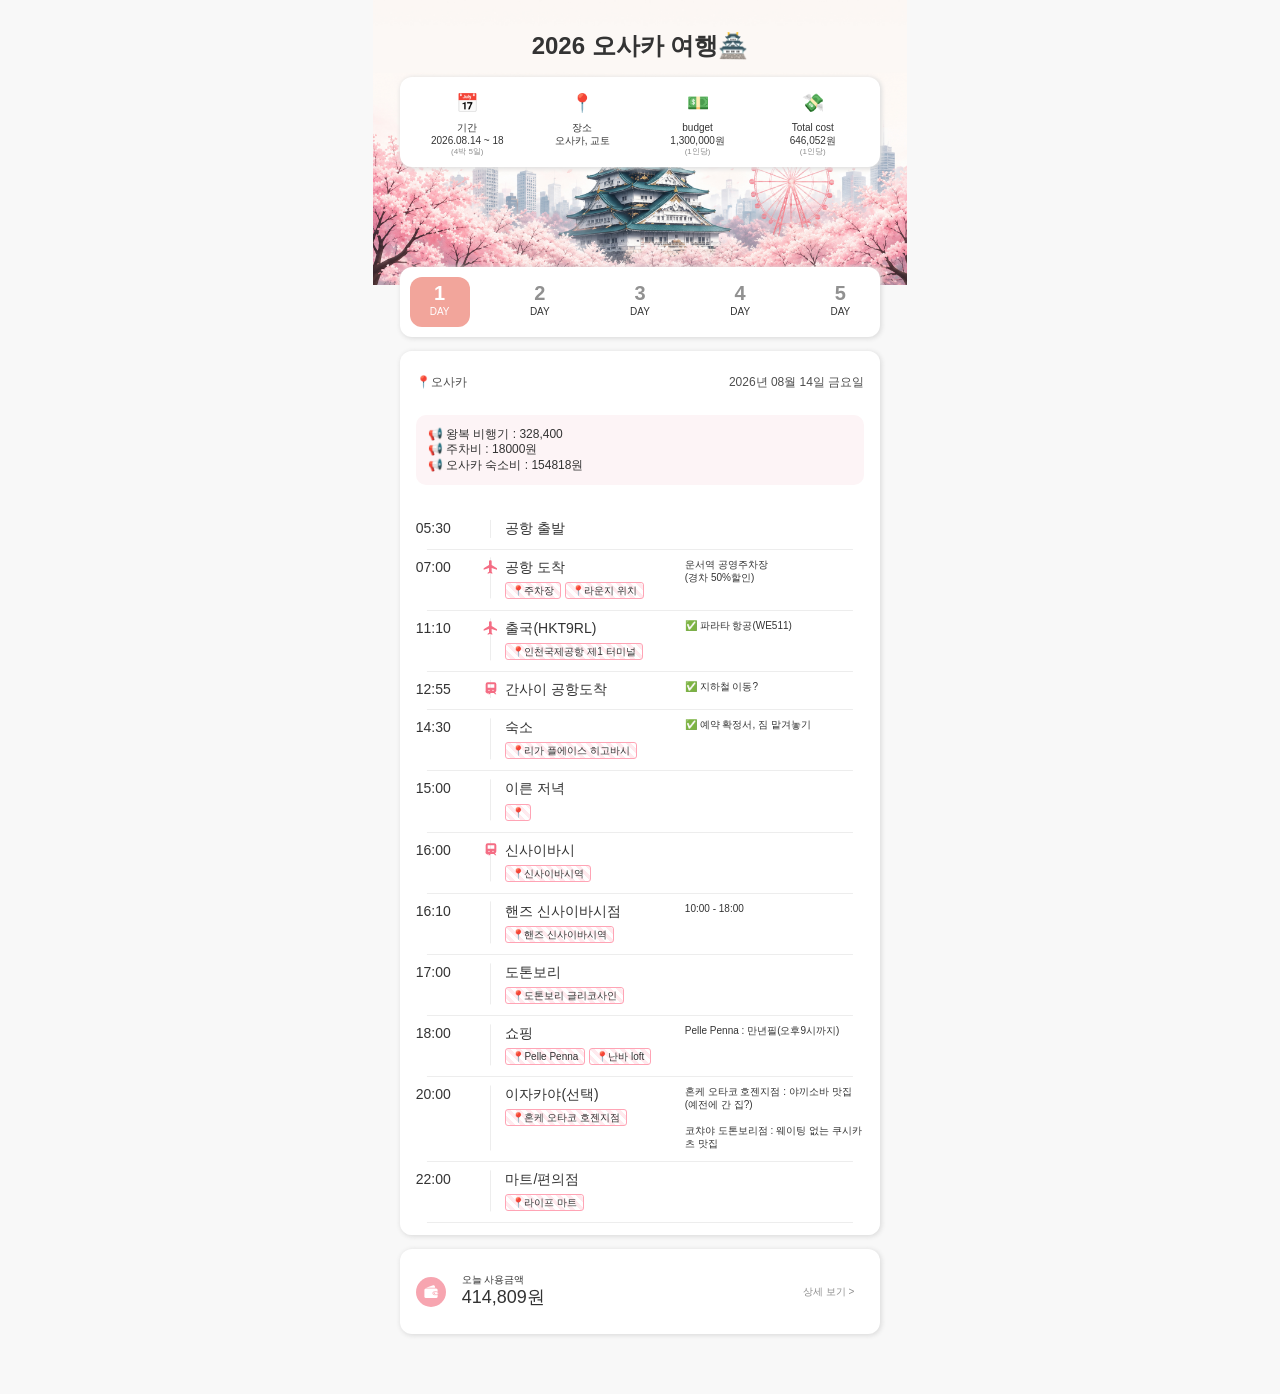
==== project/2026_osaka/index.html @ ab5208a9 "fix: 디자인 변경" ====
<!DOCTYPE html>
<html lang="en">
<head>
	<meta charset="UTF-8">
	<meta name="viewport" content="width=device-width, initial-scale=1.0">
	<title>2026 오사카 여행</title>
	<link rel="stylesheet" href="../../common/common.css">
	<link rel="stylesheet" href="../2026_osaka/css/style.css">
</head>
<body>
	<div class="common-inner">
		<h1 class="headline">2026 오사카 여행🏯</h1>
		<div class="info">
			<div class="info-box">
				<div class="info-icon">📅</div>
				<div class="info-text">기간</div>
				<div class="info-text">2026.08.14 ~ 18</div>
				<div class="info-desc">(4박 5일)</div>
			</div>
			<div class="info-box">
				<div class="info-icon">📍</div>
				<div class="info-text">장소</div>
				<div class="info-text">오사카, 교토</div>
			</div>
			<div class="info-box">
				<div class="info-icon">💵</div>
				<div class="info-text">budget</div>
				<div class="info-text">1,300,000원</div>
				<div class="info-desc">(1인당)</div>
			</div>
			<div class="info-box">
				<div class="info-icon">💸</div>
				<div class="info-text">Total cost</div>
				<div class="info-text"><span class="total"></span>원</div>
				<div class="info-desc">(1인당)</div>
			</div>
		</div>
		<div class="schedule">
			<ul role="tablist" class="tab tab-bg">
				<li role="tab" class="tab-list is-active">
					<button type="button" id="tabButton1" class="tab-button" aria-selected="true">
						<span class="tab-icon">1</span>
						<span class="tab-text">DAY</span>
					</button>
				</li>
				<li role="tab" class="tab-list">
					<button type="button" id="tabButton2" class="tab-button" aria-selected="false">
						<span class="tab-icon">2</span>
						<span class="tab-text">DAY</span>
					</button>
				</li>
				<li role="tab" class="tab-list">
					<button type="button" id="tabButton3" class="tab-button" aria-selected="false">
						<span class="tab-icon">3</span>
						<span class="tab-text">DAY</span>
					</button>
				</li>
				<li role="tab" class="tab-list">
					<button type="button" id="tabButton4" class="tab-button" aria-selected="false">
						<span class="tab-icon">4</span>
						<span class="tab-text">DAY</span>
					</button>
				</li>
				<li role="tab" class="tab-list">
					<button type="button" id="tabButton5" class="tab-button" aria-selected="false">
						<span class="tab-icon">5</span>
						<span class="tab-text">DAY</span>
					</button>
				</li>
			</ul>
			<div class="tabpanel-wrap">
				<div role="tabpanel" aria-labelledby="tabButton1" class="tabpanel">
					<div class="tabpanel-date">
						<span>📍오사카</span>
						<span class="date">2026년 08월 14일 금요일</span>
					</div>

					<ol role="list" class="tabpanel-reference">
						<li class="tabpanel-reference-list">📢 왕복 비행기 : <span class="cost" data-key="왕복비행기">328400</span></li>
						<li class="tabpanel-reference-list">📢 주차비 : <span class="cost-two" data-key="공항 주차비">18000</span>원</li>
						<li class="tabpanel-reference-list">📢 오사카 숙소비 : <span class="cost-two" data-key="오사카 숙소">154818</span>원</li>
					</ol>
					
					<div class="table">
						<div class="table-row car">
							<div class="table-time">05:30</div>
							<div class="table-value">
								<div class="table-value__inner">공항 출발</div>
							</div>
						</div>
						<div class="table-row air-plane">
							<div class="table-time">07:00</div>
							<div class="table-value">
								<div class="table-value__inner">공항 도착</div>
								<a href="https://maps.app.goo.gl/xKY5QUECyvpN8nrG6" target="_blank" class="table-value__location">📍주차장</a>
								<a href="https://www.airport.kr/geomap/ap_ko/view.do?type=1&alertType=undefined&poiId=2142#/search" target="_blank" class="table-value__location">📍라운지 위치</a>
							</div>
							<div class="table-link">운서역 공영주차장<br>(경차 50%할인)</div>
						</div>
						<div class="table-row air-plane">
							<div class="table-time">11:10</div>
							<div class="table-value">
								<div class="table-value__inner">출국(HKT9RL)</div>
								<a href="https://maps.app.goo.gl/AaiqViTWChRciFTJA" target="_blank" class="table-value__location">📍인천국제공항 제1 터미널</a>
							</div>
							<div class="table-link"><a href="https://mobile.whypaymore.co.kr/m/account/login/pnr?SEtUOVJMXg%3d%3d" target="_blank">✅ </a> 파라타 항공(WE511)</div>
						</div>
						<div class="table-row train">
							<div class="table-time">12:55</div>
							<div class="table-value">
								<div class="table-value__inner">간사이 공항도착</div>
							</div>
							<div class="table-link"><a href="" target="_blank">✅ </a> 지하철 이동?</div>
						</div>
						<div class="table-row home">
							<div class="table-time">14:30</div>
							<div class="table-value">
								<div class="table-value__inner">숙소</div>
								<a href="https://maps.app.goo.gl/uqidwpQBy9aUJhYX7" target="_blank" class="table-value__location">📍리가 플에이스 히고바시</a>
							</div>
							<div class="table-link">
								<a href="../2026_osaka/files/osaka_agoda.pdf" target="_blank">✅ 예약 확정서</a>, 
								짐 맡겨놓기
							</div>
						</div>
						<div class="table-row restaurant">
							<div class="table-time">15:00</div>
							<div class="table-value">
								<div class="table-value__inner">이른 저녁</div>
								<a href="" target="_blank" class="table-value__location">📍</a>
							</div>
							<div class="table-link">
								
							</div>
						</div>
						<div class="table-row train">
							<div class="table-time">16:00</div>
							<div class="table-value">
								<div class="table-value__inner">신사이바시</div>
								<a href="hhttps://maps.app.goo.gl/ymbKiLWSUZtaRJyq5?g_st=ic" target="_blank" class="table-value__location">📍신사이바시역</a>
							</div>
							<div class="table-link">
								
							</div>
						</div>
						<div class="table-row shop">
							<div class="table-time">16:10</div>
							<div class="table-value">
								<div class="table-value__inner">핸즈 신사이바시점</div>
								<a href="https://maps.app.goo.gl/wxr8AbXhd19SXyQj7?g_st=ic" class="table-value__location">📍핸즈 신사이바시역</a>
							</div>
							<div class="table-link">
								10:00 - 18:00
							</div>
						</div>
						<div class="table-row tour">
							<div class="table-time">17:00</div>
							<div class="table-value">
								<div class="table-value__inner">도톤보리</div>
								<a href="https://maps.app.goo.gl/nrmx4hAGRN9e8BLW7" target="_blank" class="table-value__location">📍도톤보리 글리코사인</a>
							</div>
							<div class="table-link">
								
							</div>
						</div>
						<div class="table-row shop">
							<div class="table-time">18:00</div>
							<div class="table-value">
								<div class="table-value__inner">쇼핑</div>
								<a href="https://maps.app.goo.gl/Zcrfzp3TTEME266p7?g_st=ic" target="_blank" class="table-value__location">📍Pelle Penna</a>
								<a href="https://maps.app.goo.gl/P7n1dxadog2UegCY7?g_st=ic" target="_blank" class="table-value__location">📍난바 loft</a>
							</div>
							<div class="table-link">
								Pelle Penna : 만년필(오후9시까지)
							</div>
						</div>
						<div class="table-row restaurant">
							<div class="table-time">20:00</div>
							<div class="table-value">
								<div class="table-value__inner">이자카야(선택)</div>
								<a href="https://maps.app.goo.gl/Yo5NWeky9w93ZQ1P8?g_st=ic" target="_blank" class="table-value__location">📍혼케 오타코 호젠지점</a>
							</div>
							<div class="table-link">
								혼케 오타코 호젠지점 : 야끼소바 맛집(예전에 간 집?)<br><br>
								코챠야 도톤보리점 : 웨이팅 없는 쿠시카츠 맛집
							</div>
						</div>
						<div class="table-row market">
							<div class="table-time">22:00</div>
							<div class="table-value">
								<div class="table-value__inner">마트/편의점</div>
								<a href="https://maps.app.goo.gl/qgVyNpKdWAHCCwDY8?g_st=akt" target="_blank" class="table-value__location">📍라이프 마트</a>
							</div>
							<div class="table-link">
								
							</div>
						</div>
					</div>

				</div>
				<div role="tabpanel" aria-labelledby="tabButton2" class="tabpanel">
					<div class="tabpanel-date">
						<span>📍오사카</span>
						<span class="date">2026년 08월 15일 토요일</span>
					</div>
				</div>
				<div role="tabpanel" aria-labelledby="tabButton3" class="tabpanel">
					<div class="tabpanel-date">
						<span>📍교토</span>
						<span class="date">2026년 08월 16일 일요일</span>
					</div>

					<div class="table">
						<div class="table-row">
							<div class="table-time">11:10</div>
							<div class="table-value">
								<div class="table-value__inner">교토 우메코지 카덴쇼</div>
								<a href="https://maps.app.goo.gl/QoGN3tjs64pYsXKJ7" target="_blank" class="table-value__location">📍교토 우메코지 카덴쇼</a>
							</div>
							<div class="table-link"><a href="https://www.agoda.com/ko-kr/account/bookings.html?products=hotels&ds=FQtVyB6qI2PdTx4e" target="_blank">✅ </a><span class="cost" data-key="료칸">231243</span>원</div>
						</div>
					</div>
					
				</div>
				<div role="tabpanel" aria-labelledby="tabButton4" class="tabpanel">
					<div class="tabpanel-date">
						<span>📍교토</span>
						<span class="date">2026년 08월 17일 월요일</span>
					</div>
				</div>
				<div role="tabpanel" aria-labelledby="tabButton5" class="tabpanel">
					<div class="tabpanel-date">
						<span>📍교토</span>
						<span class="date">2026년 08월 18일 화요일</span>
					</div>

					<div class="tabpanel-reference">
					</div>
					
					<div class="table">
						<div class="table-row">
							<div class="table-time">10:30</div>
							<div class="table-value">
								<div class="table-value__inner">공항 출발</div>
							</div>
							<div class="table-link">값 B</div>
						</div>
						<div class="table-row">
							<div class="table-time">11:30</div>
							<div class="table-value">
								<div class="table-value__inner">공항 도착</div>
							</div>
						</div>
						<div class="table-row">
							<div class="table-time">14:35</div>
							<div class="table-value">
								<div class="table-value__inner">출국(HKT9RL)</div>
								<a href="https://maps.app.goo.gl/mvoVGxpUzCpm4Bgd9" target="_blank" class="table-value__location">📍간사이공항 1터미널</a>
							</div>
							<div class="table-link"><a href="https://mobile.whypaymore.co.kr/m/account/login/pnr?SEtUOVJMXg%3d%3d" target="_blank">✅ </a> 파라타 항공(WE512)</div>
						</div>
					</div>
				</div>
			</div>
			<div class="today-cost">
				<button type="button" class="today-cost-button">
					<span class="today-cost-arrow"></span>
					<div class="today-cost-text">
						<span>오늘 사용금액</span>
						<span class="today-total-cost"></span>
					</div>
					<div class="today-cost-text-2">상세 보기 ></div>
				</button>
				<div class="today-cost-body">
					<div class="today-cost-body__inner">
						<ol role="list" class="today-cost-list">
						</ol>
						<div class="today-cost-form">
							<input type="text" class="today-cost-form__desc" placeholder="사용 내역">
							<input type="number" class="today-cost-form__price" placeholder="금액" min="0">
							<button type="button" class="today-cost-form__add">추가</button>
						</div>
					</div>
				</div>
			</div>
		</div>
	</div>
	<script src="../2026_osaka/js/sheets-config.js"></script>
	<script src="../2026_osaka/js/script.js"></script>
</body>
</html>
---- common/common.css ----
*, *::before, *::after {box-sizing: border-box;}
html, body {overflow-x: hidden;}
:root {
	--shadow: 1px 1px 4px 1px #dfdfdf;
	--radius: 12px;
	--content-max-width: 534px;
}
body {position: relative; width: 100%; max-width: var(--content-max-width); margin: 0 auto; background-color: #f8f8f8;font-family: 'MemomentKkukkukk', sans-serif;font-size: 14px;color: #333;line-height: 1.3;}
ul, ol, li {list-style: none;padding: 0;margin: 0;}
button, a {all: unset}
img {width: 100%;}
.common-inner {
	width: 90%;
	margin: 30px auto 60px;
}
@font-face {
	font-family: 'MemomentKkukkukk';
	src: url('./fonts/MemomentKkukkukk.otf') format('opentype'), url('./fonts/MemomentKkukkukk.ttf') format('truetype');
	font-weight: normal;
	font-style: normal;
}
---- project/2026_osaka/css/style.css ----
/* 제목 */
.headline {
	font-size: 24px;
	text-align: center;
}

/* info */
.info {
	display: flex;
	justify-content: space-evenly;
	border-radius: var(--radius);
	padding: 10px;
	box-shadow: var(--shadow);
	text-align: center;
	background-color: #fff;
}
.info-box {
	flex: 1;
}
.info-icon {
	margin: 5px 0;
	font-size: 18px;
}
.info-text {
	font-size: 10px;
}
.info-desc {
	font-size: 8px;
	color: #8d8d8d;
}

/* bg */
.tab-bg {
	position: relative;
}
.tab-bg::before {
    z-index: -1;
	content: '';
    position: absolute;
    bottom: 75%;
    left: 50%;
    right: 0;
    width: 100vw;
	max-width: var(--content-max-width);
    transform: translateX(-50%);
    background-image: url(../images/project-2026-osaka-bg.jpg);
    background-repeat: no-repeat;
    aspect-ratio: 1774 / 1516;
    background-size: cover;
}

/* 탭버튼 */
.tab {
	display: flex;
	justify-content: space-between;
	background: #ffff;
	padding: 10px;
	margin-top: 100px;
	border-radius: var(--radius);
	box-shadow: var(--shadow);
}
.tab-list {
	display: flex;
	justify-content: center;
}
.tab-button {
	display: flex;
	flex-direction: column;
	align-items: center;
	padding: 6px 16px;
	line-height: 1;
}
.tab-icon {
	font-weight: bold;
	font-size: 20px;
	color: #919191;
}
.tab-text {
	overflow: hidden;
	display: block;
	margin: 4px;
	transition: width .6s, opacity 1s;
	font-size: 10px;
}
.is-active.tab-list {
	border-radius: var(--radius);
	background-color: #f2a59b;
	color: #fff;
}
.is-active .tab-icon {
	color: #fff;
}

/* 탭판낼 */
.tabpanel-wrap {
	display: grid;
	grid-template-columns: 1fr;
	grid-template-rows: 1fr;
	overflow: hidden;
	margin-top: 14px;
	border-radius: var(--radius);
	box-shadow: var(--shadow);
}
.tabpanel {
	display: none;
	grid-area: 1 / 1;
	padding: 24px 16px;
	background-color: #fff;
}
.tabpanel.is-active {
	display: block;
}
.tabpanel-date {
	display: flex;
	justify-content: space-between;
	margin-bottom: 24px;
	font-size: 12px;
	color: #4e4e4e;
	text-align: right;
}
.tabpanel-reference {
	background-color: #fdf4f6;
	border-radius: 10px;
	padding: 12px;
	margin: 10px 0 34px;
	font-size: 12px;
}

/* 일정표 */
.table {
	display: grid;
	row-gap: 20px;
}
.table-row {
	position: relative;
	display: grid;
	grid-template-columns: 20% 40% 40%;
	gap: 12px 0;
}
.table-row::after {
	content: '';
	position: absolute;
	bottom: -12px;
	left: 50%;
	width: 95%;
	transform: translateX(-50%);
	border-bottom: 1px solid #ededed;
}
.table-time {
	position: relative;
}
.table-time::after {
	content: '';
	position: absolute;
	right: 14px;
	top: 50%;
	height: 100%;
	transform: translateY(-50%);
	border-right: 1px solid #ededed;
}
.table-time::before {
    content: '';
    position: absolute;
	z-index: 1;
    right: 6px;
    top: 9px;
    transform: translateY(-50%);
    width: 16px;
    height: 16px;
    background-position: center;
	background-size: cover;
	background-repeat: no-repeat;
}
.car .table-time::before {
    background-image: url(../images/project-2026-osaka-car.svg);
}
.air-plane .table-time::before {
    background-image: url(../images/project-2026-osaka-air-plane.svg);
}
.restaurant .table-time::before {
    background-image: url(../images/project-2026-osaka-restaurant.svg);
}
.home .table-time::before {
    background-image: url(../images/project-2026-osaka-home.svg);
}
.train .table-time::before {
    background-image: url(../images/project-2026-osaka-train.svg);
}
.shop .table-time::before {
    background-image: url(../images/project-2026-osaka-shop.svg);
}
.market .table-time::before {
    background-image: url(../images/project-2026-osaka-market.svg);
}
.tour .table-time::before {
    background-image: url(../images/project-2026-osaka-tour.svg);
}

.table-link {
	font-size: 10px;
}
.table-value__location {
	display: inline-block;
	width: auto;
	padding: 1px 6px;
	margin-top: 6px;
	border-radius: 3px;
	background: linear-gradient(45deg,#ffeaee 25%, #fff 0, #fff 50%,#ffeaee 0, #ffeaee 75%, #fff 0);
	background-size:10px 10px;
	font-size: 10px;
	border: 1px solid #ffa4b5;
}

/* 드롭다운 */
.today-cost {
	padding: 0 16px;
	margin-top: 14px;
	border-radius: var(--radius);
	box-shadow: var(--shadow);
	background-color: #fff;
}
.today-cost-arrow {
	display: inline-block;
	width: 30px;
	height: 30px;
	margin-right: 16px;
	background-size: cover;
	background-repeat: no-repeat;
	background-position: center;
	background-image: url(../images/project-2026-osaka-wallet.svg);
}
.today-cost-body {
	display: grid;
	grid-template-rows: 0fr;
	transition: grid-template-rows .3s ease;
	/* padding-top: 20px; */
}
.today-cost-button {
	display: flex;
	align-items: center;
	width: 100%;
	padding: 24px 0;
}
.today-cost-text {
	display: flex;
	flex-direction: column;
	:first-child {
		font-size: 10px;
	}
	:nth-child(2) {
		font-size: 18px;
	}
}
.today-cost-text-2 {
	margin-left: auto;
	margin-right: 10px;
	font-size: 10px;
	color: #8d8d8d;
}
.today-total-cost::after {
	content: '원';
}
.today-cost.is-active .today-cost-body {
	grid-template-rows: 1fr;
}
.today-cost-body__inner {
	min-height: 0;
	overflow: hidden;
}
.today-cost-form {
	display: flex;
	gap: 6px;
	margin: 12px 0 24px;
}
.today-cost-form__desc {
	flex: 1;
	min-width: 0;
}
.today-cost-form__price {
	width: 90px;
}
.today-cost-form__desc,
.today-cost-form__price,
.today-cost-list-item__remove {
	border: 1px solid #e0e0e0;
	border-radius: 6px;
}
.today-cost-form__desc,
.today-cost-form__price {
	padding: 6px 8px;
	font-size: 12px;
}
.today-cost-form__add {
	padding: 6px 12px;
	border-radius: 6px;
	background-color: #f2a59b;
	color: #fff;
	font-size: 12px;
	white-space: nowrap;
}
.today-cost-list-item {
	display: flex;
	align-items: center;
	justify-content: space-between;
	gap: 8px;
	margin: 10px;
}
.today-cost-list-item__remove {
	padding: 2px 8px;
	color: #8d8d8d;
	font-size: 10px;
	white-space: nowrap;
}
@media screen and (min-width: 1024px) {}
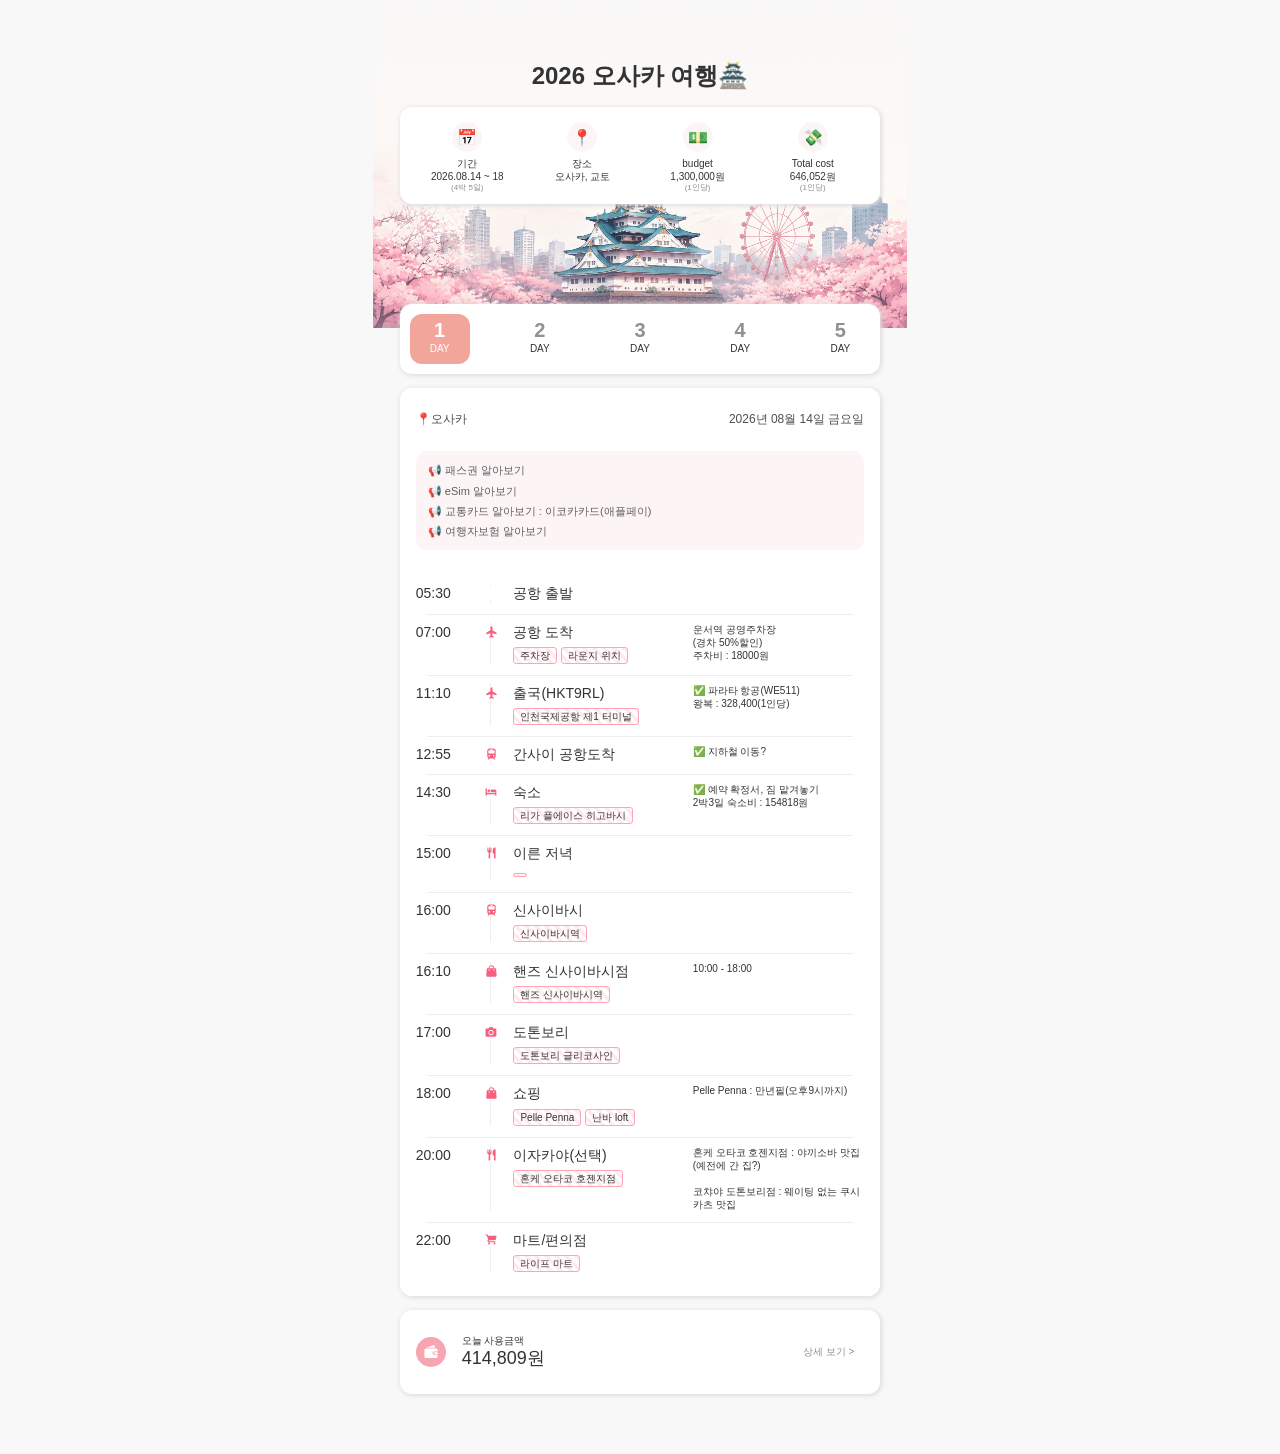
==== commit 3362620f: "fix : 스타일 수정" ====
--- a/project/2026_osaka/index.html
+++ b/project/2026_osaka/index.html
@@ -74,11 +74,12 @@
 						<span>📍오사카</span>
 						<span class="date">2026년 08월 14일 금요일</span>
 					</div>
-
+					
 					<ol role="list" class="tabpanel-reference">
-						<li class="tabpanel-reference-list">📢 왕복 비행기 : <span class="cost" data-key="왕복비행기">328400</span></li>
-						<li class="tabpanel-reference-list">📢 주차비 : <span class="cost-two" data-key="공항 주차비">18000</span>원</li>
-						<li class="tabpanel-reference-list">📢 오사카 숙소비 : <span class="cost-two" data-key="오사카 숙소">154818</span>원</li>
+						<li class="tabpanel-reference-list">📢 패스권 알아보기</li>
+						<li class="tabpanel-reference-list">📢 eSim 알아보기</li>
+						<li class="tabpanel-reference-list">📢 교통카드 알아보기 : 이코카카드(애플페이)</li>
+						<li class="tabpanel-reference-list">📢 여행자보험 알아보기</li>
 					</ol>
 					
 					<div class="table">
@@ -92,18 +93,24 @@
 							<div class="table-time">07:00</div>
 							<div class="table-value">
 								<div class="table-value__inner">공항 도착</div>
-								<a href="https://maps.app.goo.gl/xKY5QUECyvpN8nrG6" target="_blank" class="table-value__location">📍주차장</a>
-								<a href="https://www.airport.kr/geomap/ap_ko/view.do?type=1&alertType=undefined&poiId=2142#/search" target="_blank" class="table-value__location">📍라운지 위치</a>
-							</div>
-							<div class="table-link">운서역 공영주차장<br>(경차 50%할인)</div>
+								<a href="https://maps.app.goo.gl/xKY5QUECyvpN8nrG6" target="_blank" class="table-value__location">주차장</a>
+								<a href="https://www.airport.kr/geomap/ap_ko/view.do?type=1&alertType=undefined&poiId=2142#/search" target="_blank" class="table-value__location">라운지 위치</a>
+							</div>
+							<div class="table-link">
+								운서역 공영주차장<br>(경차 50%할인)<br>
+								주차비 : <span class="cost-two" data-key="공항 주차비">18000</span>원
+							</div>
 						</div>
 						<div class="table-row air-plane">
 							<div class="table-time">11:10</div>
 							<div class="table-value">
 								<div class="table-value__inner">출국(HKT9RL)</div>
-								<a href="https://maps.app.goo.gl/AaiqViTWChRciFTJA" target="_blank" class="table-value__location">📍인천국제공항 제1 터미널</a>
-							</div>
-							<div class="table-link"><a href="https://mobile.whypaymore.co.kr/m/account/login/pnr?SEtUOVJMXg%3d%3d" target="_blank">✅ </a> 파라타 항공(WE511)</div>
+								<a href="https://maps.app.goo.gl/AaiqViTWChRciFTJA" target="_blank" class="table-value__location">인천국제공항 제1 터미널</a>
+							</div>
+							<div class="table-link">
+								<a href="https://mobile.whypaymore.co.kr/m/account/login/pnr?SEtUOVJMXg%3d%3d" target="_blank">✅ </a> 파라타 항공(WE511)<br>
+								왕복 : <span class="cost" data-key="왕복비행기">328400</span>(1인당)
+							</div>
 						</div>
 						<div class="table-row train">
 							<div class="table-time">12:55</div>
@@ -116,18 +123,19 @@
 							<div class="table-time">14:30</div>
 							<div class="table-value">
 								<div class="table-value__inner">숙소</div>
-								<a href="https://maps.app.goo.gl/uqidwpQBy9aUJhYX7" target="_blank" class="table-value__location">📍리가 플에이스 히고바시</a>
+								<a href="https://maps.app.goo.gl/uqidwpQBy9aUJhYX7" target="_blank" class="table-value__location">리가 플에이스 히고바시</a>
 							</div>
 							<div class="table-link">
 								<a href="../2026_osaka/files/osaka_agoda.pdf" target="_blank">✅ 예약 확정서</a>, 
-								짐 맡겨놓기
+								짐 맡겨놓기<br>
+								2박3일 숙소비 : <span class="cost-two" data-key="오사카 숙소">154818</span>원
 							</div>
 						</div>
 						<div class="table-row restaurant">
 							<div class="table-time">15:00</div>
 							<div class="table-value">
 								<div class="table-value__inner">이른 저녁</div>
-								<a href="" target="_blank" class="table-value__location">📍</a>
+								<a href="" target="_blank" class="table-value__location"></a>
 							</div>
 							<div class="table-link">
 								
@@ -137,7 +145,7 @@
 							<div class="table-time">16:00</div>
 							<div class="table-value">
 								<div class="table-value__inner">신사이바시</div>
-								<a href="hhttps://maps.app.goo.gl/ymbKiLWSUZtaRJyq5?g_st=ic" target="_blank" class="table-value__location">📍신사이바시역</a>
+								<a href="hhttps://maps.app.goo.gl/ymbKiLWSUZtaRJyq5?g_st=ic" target="_blank" class="table-value__location">신사이바시역</a>
 							</div>
 							<div class="table-link">
 								
@@ -147,7 +155,7 @@
 							<div class="table-time">16:10</div>
 							<div class="table-value">
 								<div class="table-value__inner">핸즈 신사이바시점</div>
-								<a href="https://maps.app.goo.gl/wxr8AbXhd19SXyQj7?g_st=ic" class="table-value__location">📍핸즈 신사이바시역</a>
+								<a href="https://maps.app.goo.gl/wxr8AbXhd19SXyQj7?g_st=ic" class="table-value__location">핸즈 신사이바시역</a>
 							</div>
 							<div class="table-link">
 								10:00 - 18:00
@@ -157,7 +165,7 @@
 							<div class="table-time">17:00</div>
 							<div class="table-value">
 								<div class="table-value__inner">도톤보리</div>
-								<a href="https://maps.app.goo.gl/nrmx4hAGRN9e8BLW7" target="_blank" class="table-value__location">📍도톤보리 글리코사인</a>
+								<a href="https://maps.app.goo.gl/nrmx4hAGRN9e8BLW7" target="_blank" class="table-value__location">도톤보리 글리코사인</a>
 							</div>
 							<div class="table-link">
 								
@@ -167,8 +175,8 @@
 							<div class="table-time">18:00</div>
 							<div class="table-value">
 								<div class="table-value__inner">쇼핑</div>
-								<a href="https://maps.app.goo.gl/Zcrfzp3TTEME266p7?g_st=ic" target="_blank" class="table-value__location">📍Pelle Penna</a>
-								<a href="https://maps.app.goo.gl/P7n1dxadog2UegCY7?g_st=ic" target="_blank" class="table-value__location">📍난바 loft</a>
+								<a href="https://maps.app.goo.gl/Zcrfzp3TTEME266p7?g_st=ic" target="_blank" class="table-value__location">Pelle Penna</a>
+								<a href="https://maps.app.goo.gl/P7n1dxadog2UegCY7?g_st=ic" target="_blank" class="table-value__location">난바 loft</a>
 							</div>
 							<div class="table-link">
 								Pelle Penna : 만년필(오후9시까지)
@@ -178,7 +186,7 @@
 							<div class="table-time">20:00</div>
 							<div class="table-value">
 								<div class="table-value__inner">이자카야(선택)</div>
-								<a href="https://maps.app.goo.gl/Yo5NWeky9w93ZQ1P8?g_st=ic" target="_blank" class="table-value__location">📍혼케 오타코 호젠지점</a>
+								<a href="https://maps.app.goo.gl/Yo5NWeky9w93ZQ1P8?g_st=ic" target="_blank" class="table-value__location">혼케 오타코 호젠지점</a>
 							</div>
 							<div class="table-link">
 								혼케 오타코 호젠지점 : 야끼소바 맛집(예전에 간 집?)<br><br>
@@ -189,7 +197,7 @@
 							<div class="table-time">22:00</div>
 							<div class="table-value">
 								<div class="table-value__inner">마트/편의점</div>
-								<a href="https://maps.app.goo.gl/qgVyNpKdWAHCCwDY8?g_st=akt" target="_blank" class="table-value__location">📍라이프 마트</a>
+								<a href="https://maps.app.goo.gl/qgVyNpKdWAHCCwDY8?g_st=akt" target="_blank" class="table-value__location">라이프 마트</a>
 							</div>
 							<div class="table-link">
 								
@@ -215,7 +223,7 @@
 							<div class="table-time">11:10</div>
 							<div class="table-value">
 								<div class="table-value__inner">교토 우메코지 카덴쇼</div>
-								<a href="https://maps.app.goo.gl/QoGN3tjs64pYsXKJ7" target="_blank" class="table-value__location">📍교토 우메코지 카덴쇼</a>
+								<a href="https://maps.app.goo.gl/QoGN3tjs64pYsXKJ7" target="_blank" class="table-value__location">교토 우메코지 카덴쇼</a>
 							</div>
 							<div class="table-link"><a href="https://www.agoda.com/ko-kr/account/bookings.html?products=hotels&ds=FQtVyB6qI2PdTx4e" target="_blank">✅ </a><span class="cost" data-key="료칸">231243</span>원</div>
 						</div>
@@ -255,7 +263,7 @@
 							<div class="table-time">14:35</div>
 							<div class="table-value">
 								<div class="table-value__inner">출국(HKT9RL)</div>
-								<a href="https://maps.app.goo.gl/mvoVGxpUzCpm4Bgd9" target="_blank" class="table-value__location">📍간사이공항 1터미널</a>
+								<a href="https://maps.app.goo.gl/mvoVGxpUzCpm4Bgd9" target="_blank" class="table-value__location">간사이공항 1터미널</a>
 							</div>
 							<div class="table-link"><a href="https://mobile.whypaymore.co.kr/m/account/login/pnr?SEtUOVJMXg%3d%3d" target="_blank">✅ </a> 파라타 항공(WE512)</div>
 						</div>
--- a/common/common.css
+++ b/common/common.css
@@ -11,7 +11,7 @@
 img {width: 100%;}
 .common-inner {
 	width: 90%;
-	margin: 30px auto 60px;
+	margin: 60px auto;
 }
 @font-face {
 	font-family: 'MemomentKkukkukk';
--- a/project/2026_osaka/css/style.css
+++ b/project/2026_osaka/css/style.css
@@ -18,8 +18,16 @@
 	flex: 1;
 }
 .info-icon {
-	margin: 5px 0;
-	font-size: 18px;
+	display: flex;
+	justify-content: center;
+    align-items: center;
+	margin: 5px auto;
+	width: 30px;
+	height: 30px;
+	padding-top: 3px;
+	border-radius: 50%;
+	background-color: #fcf5f6;
+	font-size: 16px;
 }
 .info-text {
 	font-size: 10px;
@@ -37,15 +45,15 @@
     z-index: -1;
 	content: '';
     position: absolute;
-    bottom: 75%;
+    bottom: 65%;
     left: 50%;
     right: 0;
     width: 100vw;
 	max-width: var(--content-max-width);
     transform: translateX(-50%);
-    background-image: url(../images/project-2026-osaka-bg.jpg);
+    background-image: url(../images/project-2026-osaka-bg.jpeg);
     background-repeat: no-repeat;
-    aspect-ratio: 1774 / 1516;
+    aspect-ratio: 2128 / 1462;
     background-size: cover;
 }
 
@@ -125,6 +133,13 @@
 	margin: 10px 0 34px;
 	font-size: 12px;
 }
+.tabpanel-reference-list {
+	font-size: 11px;
+	color: #606060;
+}
+.tabpanel-reference-list + .tabpanel-reference-list{
+	margin-top: 6px;
+}
 
 /* 일정표 */
 .table {
@@ -134,8 +149,8 @@
 .table-row {
 	position: relative;
 	display: grid;
-	grid-template-columns: 20% 40% 40%;
-	gap: 12px 0;
+	grid-template-columns: 20% 1fr 1fr;
+	gap: 12px 8px;
 }
 .table-row::after {
 	content: '';
@@ -146,6 +161,9 @@
 	transform: translateX(-50%);
 	border-bottom: 1px solid #ededed;
 }
+.table-row:last-child::after {
+	border-bottom: 0;
+}
 .table-time {
 	position: relative;
 }
@@ -162,13 +180,14 @@
     content: '';
     position: absolute;
 	z-index: 1;
-    right: 6px;
+    right: 8px;
     top: 9px;
     transform: translateY(-50%);
-    width: 16px;
-    height: 16px;
+    width: 12px;
+    height: 12px;
+	background-color: #fff;
     background-position: center;
-	background-size: cover;
+	background-size: contain;
 	background-repeat: no-repeat;
 }
 .car .table-time::before {
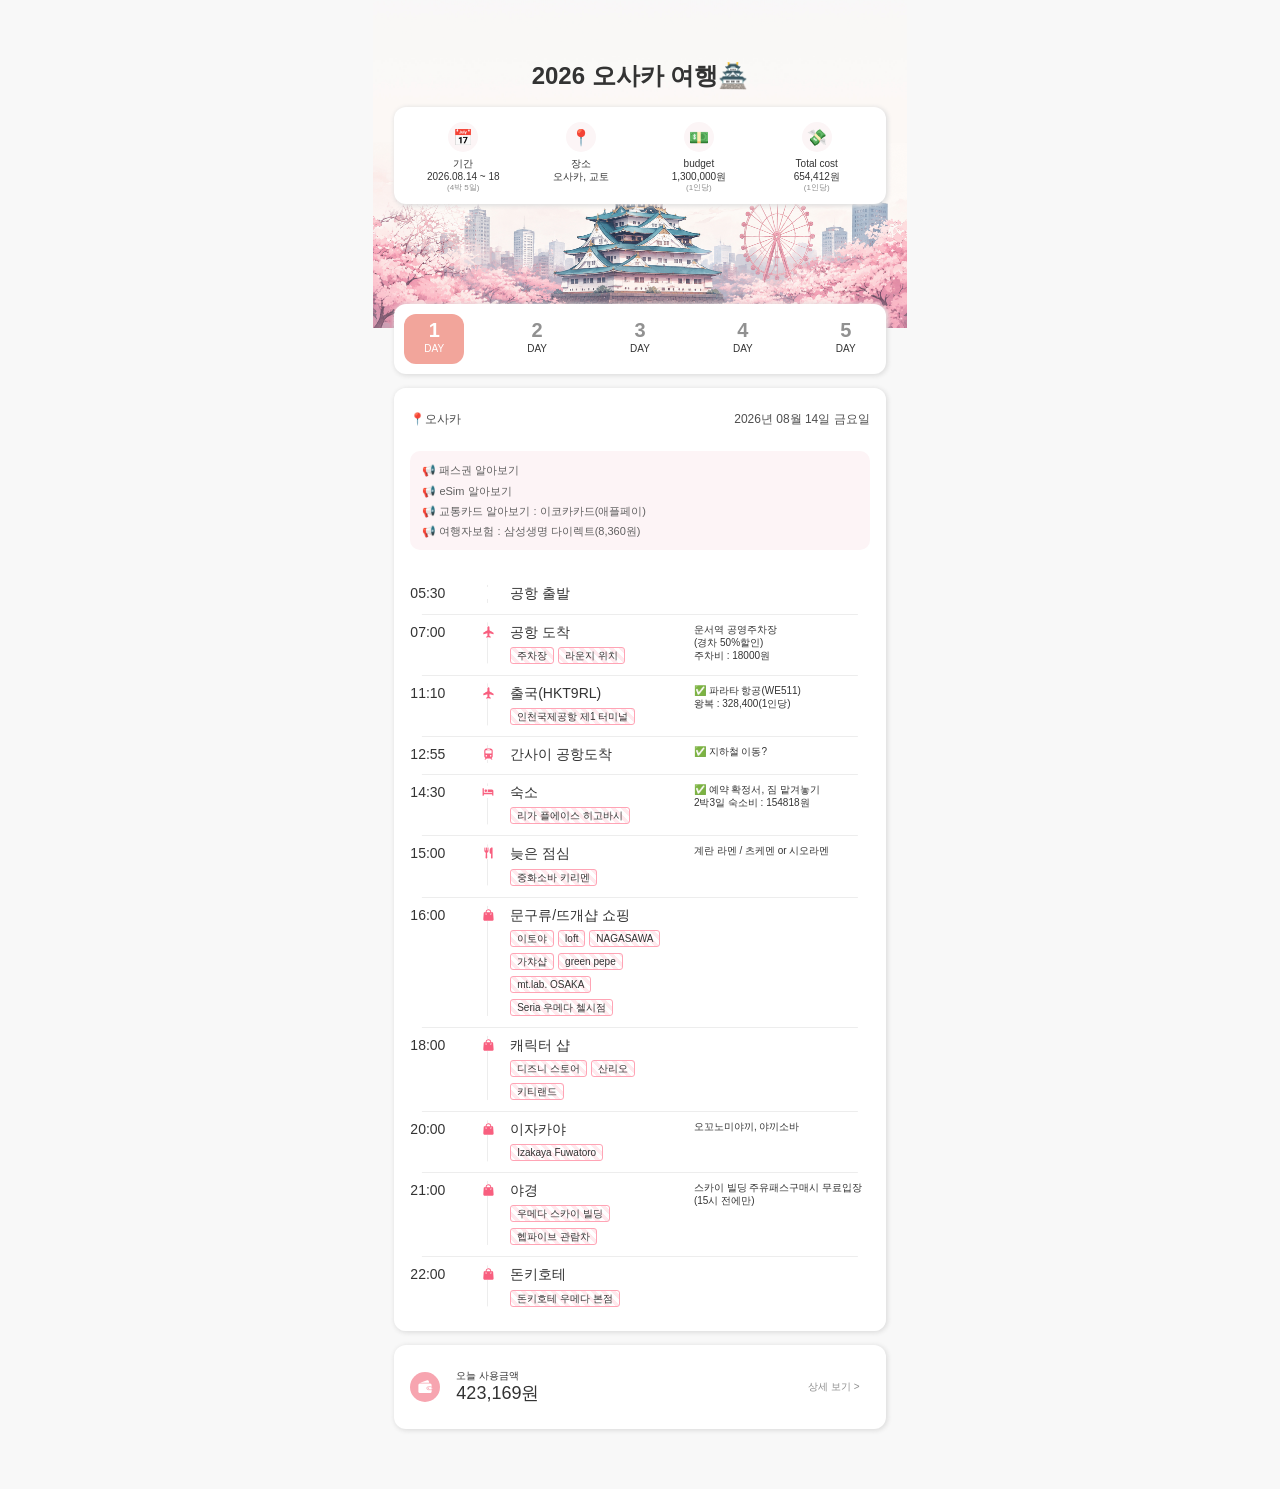
==== commit 0dec6c69: "fix : 파일 분리" ====
--- a/project/2026_osaka/index.html
+++ b/project/2026_osaka/index.html
@@ -1,5 +1,6 @@
 <!DOCTYPE html>
 <html lang="en">
+
 <head>
 	<meta charset="UTF-8">
 	<meta name="viewport" content="width=device-width, initial-scale=1.0">
@@ -7,6 +8,7 @@
 	<link rel="stylesheet" href="../../common/common.css">
 	<link rel="stylesheet" href="../2026_osaka/css/style.css">
 </head>
+
 <body>
 	<div class="common-inner">
 		<h1 class="headline">2026 오사카 여행🏯</h1>
@@ -69,206 +71,16 @@
 				</li>
 			</ul>
 			<div class="tabpanel-wrap">
-				<div role="tabpanel" aria-labelledby="tabButton1" class="tabpanel">
-					<div class="tabpanel-date">
-						<span>📍오사카</span>
-						<span class="date">2026년 08월 14일 금요일</span>
-					</div>
-					
-					<ol role="list" class="tabpanel-reference">
-						<li class="tabpanel-reference-list">📢 패스권 알아보기</li>
-						<li class="tabpanel-reference-list">📢 eSim 알아보기</li>
-						<li class="tabpanel-reference-list">📢 교통카드 알아보기 : 이코카카드(애플페이)</li>
-						<li class="tabpanel-reference-list">📢 여행자보험 알아보기</li>
-					</ol>
-					
-					<div class="table">
-						<div class="table-row car">
-							<div class="table-time">05:30</div>
-							<div class="table-value">
-								<div class="table-value__inner">공항 출발</div>
-							</div>
-						</div>
-						<div class="table-row air-plane">
-							<div class="table-time">07:00</div>
-							<div class="table-value">
-								<div class="table-value__inner">공항 도착</div>
-								<a href="https://maps.app.goo.gl/xKY5QUECyvpN8nrG6" target="_blank" class="table-value__location">주차장</a>
-								<a href="https://www.airport.kr/geomap/ap_ko/view.do?type=1&alertType=undefined&poiId=2142#/search" target="_blank" class="table-value__location">라운지 위치</a>
-							</div>
-							<div class="table-link">
-								운서역 공영주차장<br>(경차 50%할인)<br>
-								주차비 : <span class="cost-two" data-key="공항 주차비">18000</span>원
-							</div>
-						</div>
-						<div class="table-row air-plane">
-							<div class="table-time">11:10</div>
-							<div class="table-value">
-								<div class="table-value__inner">출국(HKT9RL)</div>
-								<a href="https://maps.app.goo.gl/AaiqViTWChRciFTJA" target="_blank" class="table-value__location">인천국제공항 제1 터미널</a>
-							</div>
-							<div class="table-link">
-								<a href="https://mobile.whypaymore.co.kr/m/account/login/pnr?SEtUOVJMXg%3d%3d" target="_blank">✅ </a> 파라타 항공(WE511)<br>
-								왕복 : <span class="cost" data-key="왕복비행기">328400</span>(1인당)
-							</div>
-						</div>
-						<div class="table-row train">
-							<div class="table-time">12:55</div>
-							<div class="table-value">
-								<div class="table-value__inner">간사이 공항도착</div>
-							</div>
-							<div class="table-link"><a href="" target="_blank">✅ </a> 지하철 이동?</div>
-						</div>
-						<div class="table-row home">
-							<div class="table-time">14:30</div>
-							<div class="table-value">
-								<div class="table-value__inner">숙소</div>
-								<a href="https://maps.app.goo.gl/uqidwpQBy9aUJhYX7" target="_blank" class="table-value__location">리가 플에이스 히고바시</a>
-							</div>
-							<div class="table-link">
-								<a href="../2026_osaka/files/osaka_agoda.pdf" target="_blank">✅ 예약 확정서</a>, 
-								짐 맡겨놓기<br>
-								2박3일 숙소비 : <span class="cost-two" data-key="오사카 숙소">154818</span>원
-							</div>
-						</div>
-						<div class="table-row restaurant">
-							<div class="table-time">15:00</div>
-							<div class="table-value">
-								<div class="table-value__inner">이른 저녁</div>
-								<a href="" target="_blank" class="table-value__location"></a>
-							</div>
-							<div class="table-link">
-								
-							</div>
-						</div>
-						<div class="table-row train">
-							<div class="table-time">16:00</div>
-							<div class="table-value">
-								<div class="table-value__inner">신사이바시</div>
-								<a href="hhttps://maps.app.goo.gl/ymbKiLWSUZtaRJyq5?g_st=ic" target="_blank" class="table-value__location">신사이바시역</a>
-							</div>
-							<div class="table-link">
-								
-							</div>
-						</div>
-						<div class="table-row shop">
-							<div class="table-time">16:10</div>
-							<div class="table-value">
-								<div class="table-value__inner">핸즈 신사이바시점</div>
-								<a href="https://maps.app.goo.gl/wxr8AbXhd19SXyQj7?g_st=ic" class="table-value__location">핸즈 신사이바시역</a>
-							</div>
-							<div class="table-link">
-								10:00 - 18:00
-							</div>
-						</div>
-						<div class="table-row tour">
-							<div class="table-time">17:00</div>
-							<div class="table-value">
-								<div class="table-value__inner">도톤보리</div>
-								<a href="https://maps.app.goo.gl/nrmx4hAGRN9e8BLW7" target="_blank" class="table-value__location">도톤보리 글리코사인</a>
-							</div>
-							<div class="table-link">
-								
-							</div>
-						</div>
-						<div class="table-row shop">
-							<div class="table-time">18:00</div>
-							<div class="table-value">
-								<div class="table-value__inner">쇼핑</div>
-								<a href="https://maps.app.goo.gl/Zcrfzp3TTEME266p7?g_st=ic" target="_blank" class="table-value__location">Pelle Penna</a>
-								<a href="https://maps.app.goo.gl/P7n1dxadog2UegCY7?g_st=ic" target="_blank" class="table-value__location">난바 loft</a>
-							</div>
-							<div class="table-link">
-								Pelle Penna : 만년필(오후9시까지)
-							</div>
-						</div>
-						<div class="table-row restaurant">
-							<div class="table-time">20:00</div>
-							<div class="table-value">
-								<div class="table-value__inner">이자카야(선택)</div>
-								<a href="https://maps.app.goo.gl/Yo5NWeky9w93ZQ1P8?g_st=ic" target="_blank" class="table-value__location">혼케 오타코 호젠지점</a>
-							</div>
-							<div class="table-link">
-								혼케 오타코 호젠지점 : 야끼소바 맛집(예전에 간 집?)<br><br>
-								코챠야 도톤보리점 : 웨이팅 없는 쿠시카츠 맛집
-							</div>
-						</div>
-						<div class="table-row market">
-							<div class="table-time">22:00</div>
-							<div class="table-value">
-								<div class="table-value__inner">마트/편의점</div>
-								<a href="https://maps.app.goo.gl/qgVyNpKdWAHCCwDY8?g_st=akt" target="_blank" class="table-value__location">라이프 마트</a>
-							</div>
-							<div class="table-link">
-								
-							</div>
-						</div>
-					</div>
-
-				</div>
-				<div role="tabpanel" aria-labelledby="tabButton2" class="tabpanel">
-					<div class="tabpanel-date">
-						<span>📍오사카</span>
-						<span class="date">2026년 08월 15일 토요일</span>
-					</div>
-				</div>
-				<div role="tabpanel" aria-labelledby="tabButton3" class="tabpanel">
-					<div class="tabpanel-date">
-						<span>📍교토</span>
-						<span class="date">2026년 08월 16일 일요일</span>
-					</div>
-
-					<div class="table">
-						<div class="table-row">
-							<div class="table-time">11:10</div>
-							<div class="table-value">
-								<div class="table-value__inner">교토 우메코지 카덴쇼</div>
-								<a href="https://maps.app.goo.gl/QoGN3tjs64pYsXKJ7" target="_blank" class="table-value__location">교토 우메코지 카덴쇼</a>
-							</div>
-							<div class="table-link"><a href="https://www.agoda.com/ko-kr/account/bookings.html?products=hotels&ds=FQtVyB6qI2PdTx4e" target="_blank">✅ </a><span class="cost" data-key="료칸">231243</span>원</div>
-						</div>
-					</div>
-					
-				</div>
-				<div role="tabpanel" aria-labelledby="tabButton4" class="tabpanel">
-					<div class="tabpanel-date">
-						<span>📍교토</span>
-						<span class="date">2026년 08월 17일 월요일</span>
-					</div>
-				</div>
-				<div role="tabpanel" aria-labelledby="tabButton5" class="tabpanel">
-					<div class="tabpanel-date">
-						<span>📍교토</span>
-						<span class="date">2026년 08월 18일 화요일</span>
-					</div>
-
-					<div class="tabpanel-reference">
-					</div>
-					
-					<div class="table">
-						<div class="table-row">
-							<div class="table-time">10:30</div>
-							<div class="table-value">
-								<div class="table-value__inner">공항 출발</div>
-							</div>
-							<div class="table-link">값 B</div>
-						</div>
-						<div class="table-row">
-							<div class="table-time">11:30</div>
-							<div class="table-value">
-								<div class="table-value__inner">공항 도착</div>
-							</div>
-						</div>
-						<div class="table-row">
-							<div class="table-time">14:35</div>
-							<div class="table-value">
-								<div class="table-value__inner">출국(HKT9RL)</div>
-								<a href="https://maps.app.goo.gl/mvoVGxpUzCpm4Bgd9" target="_blank" class="table-value__location">간사이공항 1터미널</a>
-							</div>
-							<div class="table-link"><a href="https://mobile.whypaymore.co.kr/m/account/login/pnr?SEtUOVJMXg%3d%3d" target="_blank">✅ </a> 파라타 항공(WE512)</div>
-						</div>
-					</div>
-				</div>
+				<div role="tabpanel" aria-labelledby="tabButton1" class="tabpanel"
+					data-include="partials/day1.html"></div>
+				<div role="tabpanel" aria-labelledby="tabButton2" class="tabpanel"
+					data-include="partials/day2.html"></div>
+				<div role="tabpanel" aria-labelledby="tabButton3" class="tabpanel"
+					data-include="partials/day3.html"></div>
+				<div role="tabpanel" aria-labelledby="tabButton4" class="tabpanel"
+					data-include="partials/day4.html"></div>
+				<div role="tabpanel" aria-labelledby="tabButton5" class="tabpanel"
+					data-include="partials/day5.html"></div>
 			</div>
 			<div class="today-cost">
 				<button type="button" class="today-cost-button">
@@ -293,7 +105,9 @@
 			</div>
 		</div>
 	</div>
+	<script src="../../common/include.js"></script>
 	<script src="../2026_osaka/js/sheets-config.js"></script>
 	<script src="../2026_osaka/js/script.js"></script>
 </body>
+
 </html>
--- a/common/common.css
+++ b/common/common.css
@@ -10,7 +10,7 @@
 button, a {all: unset}
 img {width: 100%;}
 .common-inner {
-	width: 90%;
+	width: 92%;
 	margin: 60px auto;
 }
 @font-face {
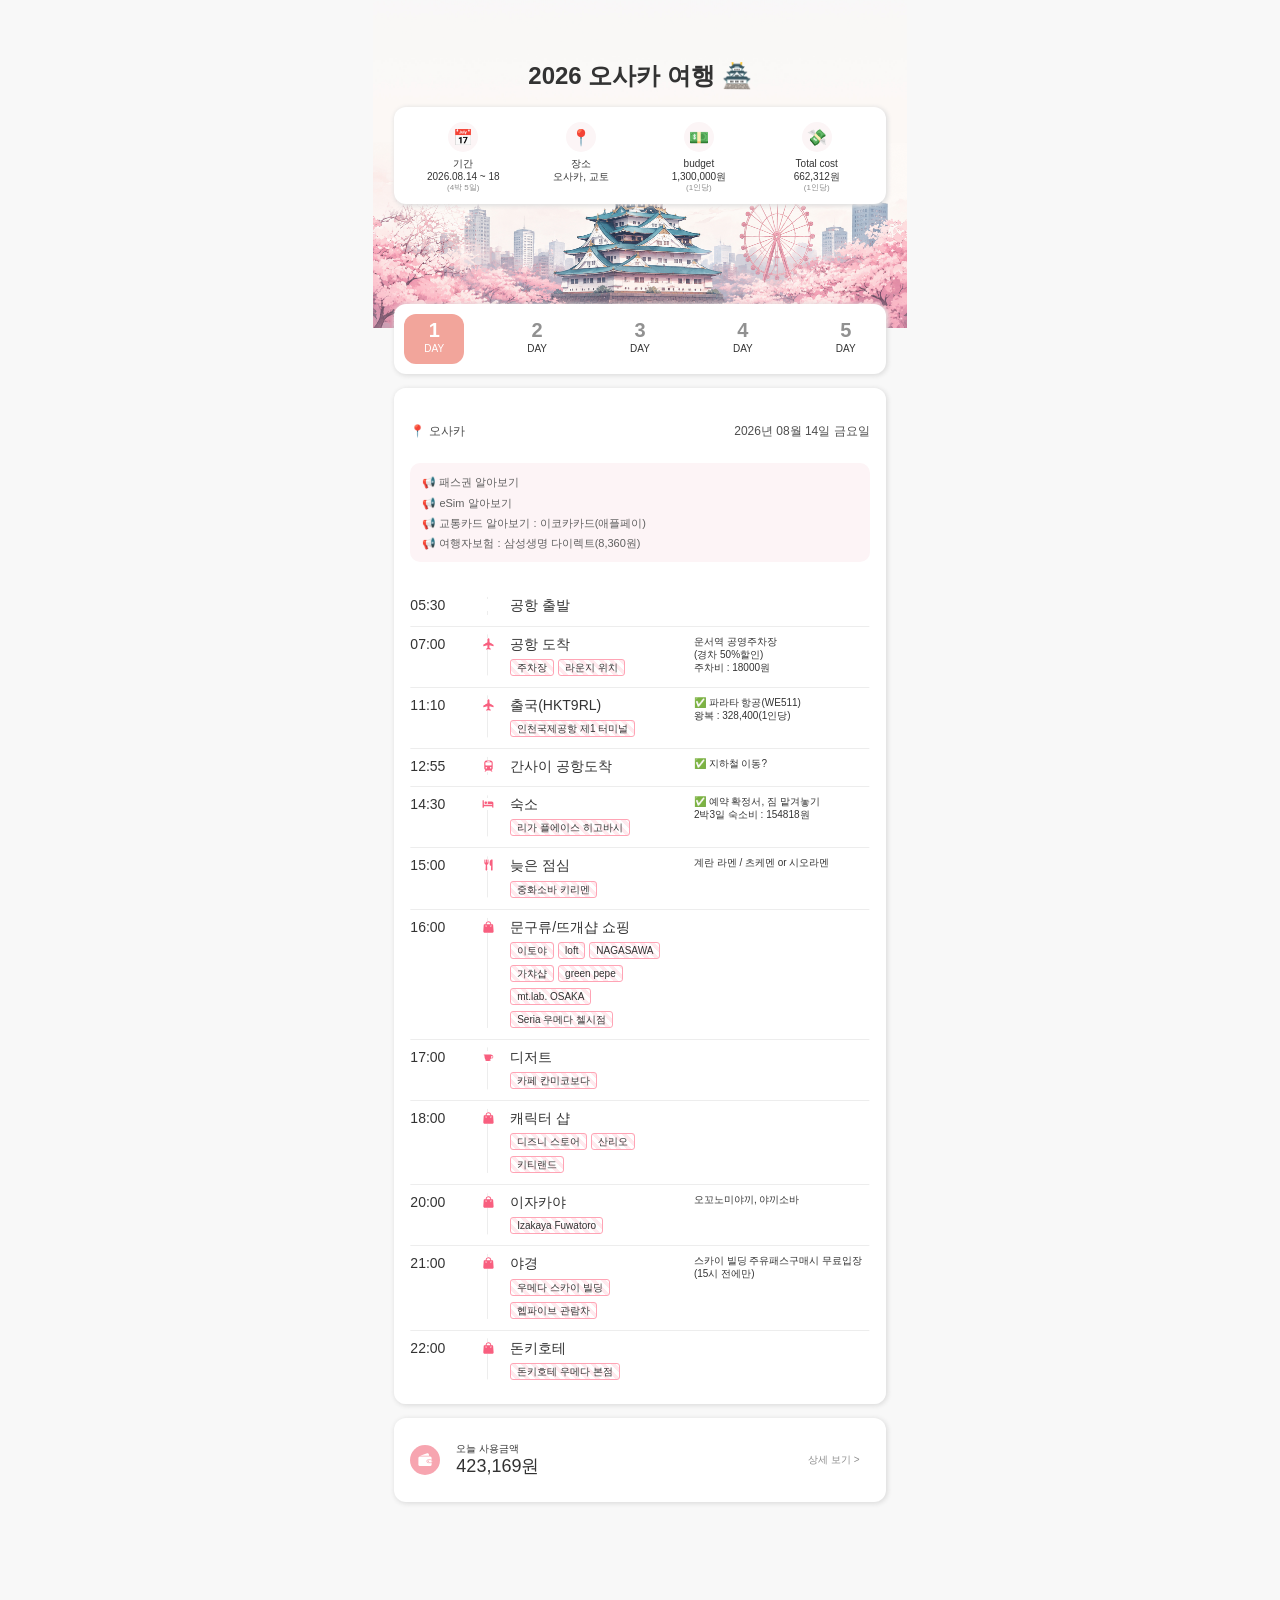
==== commit b24c15e8: "fix: 웹접근성에 맞게 수정" ====
--- a/project/2026_osaka/index.html
+++ b/project/2026_osaka/index.html
@@ -1,5 +1,5 @@
 <!DOCTYPE html>
-<html lang="en">
+<html lang="ko">
 
 <head>
 	<meta charset="UTF-8">
@@ -10,101 +10,111 @@
 </head>
 
 <body>
-	<div class="common-inner">
-		<h1 class="headline">2026 오사카 여행🏯</h1>
-		<div class="info">
-			<div class="info-box">
-				<div class="info-icon">📅</div>
-				<div class="info-text">기간</div>
-				<div class="info-text">2026.08.14 ~ 18</div>
-				<div class="info-desc">(4박 5일)</div>
-			</div>
-			<div class="info-box">
-				<div class="info-icon">📍</div>
-				<div class="info-text">장소</div>
-				<div class="info-text">오사카, 교토</div>
-			</div>
-			<div class="info-box">
-				<div class="info-icon">💵</div>
-				<div class="info-text">budget</div>
-				<div class="info-text">1,300,000원</div>
-				<div class="info-desc">(1인당)</div>
-			</div>
-			<div class="info-box">
-				<div class="info-icon">💸</div>
-				<div class="info-text">Total cost</div>
-				<div class="info-text"><span class="total"></span>원</div>
-				<div class="info-desc">(1인당)</div>
-			</div>
-		</div>
-		<div class="schedule">
-			<ul role="tablist" class="tab tab-bg">
-				<li role="tab" class="tab-list is-active">
-					<button type="button" id="tabButton1" class="tab-button" aria-selected="true">
-						<span class="tab-icon">1</span>
+	<main class="common-inner">
+		<h1 class="headline">2026 오사카 여행 <span aria-hidden="true">🏯</span></h1>
+		<section aria-labelledby="info-heading">
+			<h2 id="info-heading" class="sr-only">여행 정보 요약</h2>
+			<dl class="info">
+				<div class="info-box">
+					<div class="info-icon" aria-hidden="true">📅</div>
+					<dt class="info-text">기간</dt>
+					<dd class="info-text">2026.08.14 ~ 18</dd>
+					<dd class="info-desc">(4박 5일)</dd>
+				</div>
+				<div class="info-box">
+					<div class="info-icon" aria-hidden="true">📍</div>
+					<dt class="info-text">장소</dt>
+					<dd class="info-text">오사카, 교토</dd>
+				</div>
+				<div class="info-box">
+					<div class="info-icon" aria-hidden="true">💵</div>
+					<dt class="info-text">budget</dt>
+					<dd class="info-text">1,300,000원</dd>
+					<dd class="info-desc">(1인당)</dd>
+				</div>
+				<div class="info-box">
+					<div class="info-icon" aria-hidden="true">💸</div>
+					<dt class="info-text">Total cost</dt>
+					<dd class="info-text"><span class="total" aria-live="polite"></span>원</dd>
+					<dd class="info-desc">(1인당)</dd>
+				</div>
+			</dl>
+		</section>
+		<section class="schedule" aria-label="일자별 여행 일정">
+			<ul role="tablist" class="tab tab-bg" aria-label="일자별 탭">
+				<li role="presentation" class="tab-list is-active">
+					<button type="button" id="tabButton1" role="tab" class="tab-button" aria-selected="true"
+						aria-controls="tabpanel1" tabindex="0">
+						<span class="tab-icon" aria-hidden="true">1</span>
 						<span class="tab-text">DAY</span>
 					</button>
 				</li>
-				<li role="tab" class="tab-list">
-					<button type="button" id="tabButton2" class="tab-button" aria-selected="false">
-						<span class="tab-icon">2</span>
+				<li role="presentation" class="tab-list">
+					<button type="button" id="tabButton2" role="tab" class="tab-button" aria-selected="false"
+						aria-controls="tabpanel2" tabindex="-1">
+						<span class="tab-icon" aria-hidden="true">2</span>
 						<span class="tab-text">DAY</span>
 					</button>
 				</li>
-				<li role="tab" class="tab-list">
-					<button type="button" id="tabButton3" class="tab-button" aria-selected="false">
-						<span class="tab-icon">3</span>
+				<li role="presentation" class="tab-list">
+					<button type="button" id="tabButton3" role="tab" class="tab-button" aria-selected="false"
+						aria-controls="tabpanel3" tabindex="-1">
+						<span class="tab-icon" aria-hidden="true">3</span>
 						<span class="tab-text">DAY</span>
 					</button>
 				</li>
-				<li role="tab" class="tab-list">
-					<button type="button" id="tabButton4" class="tab-button" aria-selected="false">
-						<span class="tab-icon">4</span>
+				<li role="presentation" class="tab-list">
+					<button type="button" id="tabButton4" role="tab" class="tab-button" aria-selected="false"
+						aria-controls="tabpanel4" tabindex="-1">
+						<span class="tab-icon" aria-hidden="true">4</span>
 						<span class="tab-text">DAY</span>
 					</button>
 				</li>
-				<li role="tab" class="tab-list">
-					<button type="button" id="tabButton5" class="tab-button" aria-selected="false">
-						<span class="tab-icon">5</span>
+				<li role="presentation" class="tab-list">
+					<button type="button" id="tabButton5" role="tab" class="tab-button" aria-selected="false"
+						aria-controls="tabpanel5" tabindex="-1">
+						<span class="tab-icon" aria-hidden="true">5</span>
 						<span class="tab-text">DAY</span>
 					</button>
 				</li>
 			</ul>
 			<div class="tabpanel-wrap">
-				<div role="tabpanel" aria-labelledby="tabButton1" class="tabpanel"
+				<div id="tabpanel1" role="tabpanel" aria-labelledby="tabButton1" tabindex="0" class="tabpanel"
 					data-include="partials/day1.html"></div>
-				<div role="tabpanel" aria-labelledby="tabButton2" class="tabpanel"
+				<div id="tabpanel2" role="tabpanel" aria-labelledby="tabButton2" tabindex="0" class="tabpanel"
 					data-include="partials/day2.html"></div>
-				<div role="tabpanel" aria-labelledby="tabButton3" class="tabpanel"
+				<div id="tabpanel3" role="tabpanel" aria-labelledby="tabButton3" tabindex="0" class="tabpanel"
 					data-include="partials/day3.html"></div>
-				<div role="tabpanel" aria-labelledby="tabButton4" class="tabpanel"
+				<div id="tabpanel4" role="tabpanel" aria-labelledby="tabButton4" tabindex="0" class="tabpanel"
 					data-include="partials/day4.html"></div>
-				<div role="tabpanel" aria-labelledby="tabButton5" class="tabpanel"
+				<div id="tabpanel5" role="tabpanel" aria-labelledby="tabButton5" tabindex="0" class="tabpanel"
 					data-include="partials/day5.html"></div>
 			</div>
 			<div class="today-cost">
-				<button type="button" class="today-cost-button">
-					<span class="today-cost-arrow"></span>
+				<button type="button" class="today-cost-button" aria-expanded="false" aria-controls="todayCostBody">
+					<span class="today-cost-arrow" aria-hidden="true"></span>
 					<div class="today-cost-text">
 						<span>오늘 사용금액</span>
-						<span class="today-total-cost"></span>
+						<span class="today-total-cost" aria-live="polite"></span>
 					</div>
 					<div class="today-cost-text-2">상세 보기 ></div>
 				</button>
-				<div class="today-cost-body">
+				<div class="today-cost-body" id="todayCostBody">
 					<div class="today-cost-body__inner">
 						<ol role="list" class="today-cost-list">
 						</ol>
 						<div class="today-cost-form">
-							<input type="text" class="today-cost-form__desc" placeholder="사용 내역">
-							<input type="number" class="today-cost-form__price" placeholder="금액" min="0">
+							<label class="sr-only" for="todayCostDesc">사용 내역</label>
+							<input type="text" id="todayCostDesc" class="today-cost-form__desc" placeholder="사용 내역">
+							<label class="sr-only" for="todayCostPrice">금액</label>
+							<input type="number" id="todayCostPrice" class="today-cost-form__price" placeholder="금액" min="0">
 							<button type="button" class="today-cost-form__add">추가</button>
 						</div>
 					</div>
 				</div>
 			</div>
-		</div>
-	</div>
+		</section>
+	</main>
 	<script src="../../common/include.js"></script>
 	<script src="../2026_osaka/js/sheets-config.js"></script>
 	<script src="../2026_osaka/js/script.js"></script>
--- a/common/common.css
+++ b/common/common.css
@@ -7,6 +7,7 @@
 }
 body {position: relative; width: 100%; max-width: var(--content-max-width); margin: 0 auto; background-color: #f8f8f8;font-family: 'MemomentKkukkukk', sans-serif;font-size: 14px;color: #333;line-height: 1.3;}
 ul, ol, li {list-style: none;padding: 0;margin: 0;}
+dl, dt, dd {margin: 0;}
 button, a {all: unset}
 img {width: 100%;}
 .common-inner {
@@ -18,4 +19,15 @@
 	src: url('./fonts/MemomentKkukkukk.otf') format('opentype'), url('./fonts/MemomentKkukkukk.ttf') format('truetype');
 	font-weight: normal;
 	font-style: normal;
+}
+.sr-only {
+	position: absolute;
+	width: 1px;
+	height: 1px;
+	padding: 0;
+	margin: -1px;
+	overflow: hidden;
+	clip: rect(0, 0, 0, 0);
+	white-space: nowrap;
+	border: 0;
 }
--- a/project/2026_osaka/css/style.css
+++ b/project/2026_osaka/css/style.css
@@ -157,7 +157,7 @@
 	position: absolute;
 	bottom: -12px;
 	left: 50%;
-	width: 95%;
+	width: 100%;
 	transform: translateX(-50%);
 	border-bottom: 1px solid #ededed;
 }
@@ -214,6 +214,9 @@
 .tour .table-time::before {
     background-image: url(../images/project-2026-osaka-tour.svg);
 }
+.coffee .table-time::before {
+    background-image: url(../images/project-2026-osaka-coffee.svg);
+}
 
 .table-link {
 	font-size: 10px;
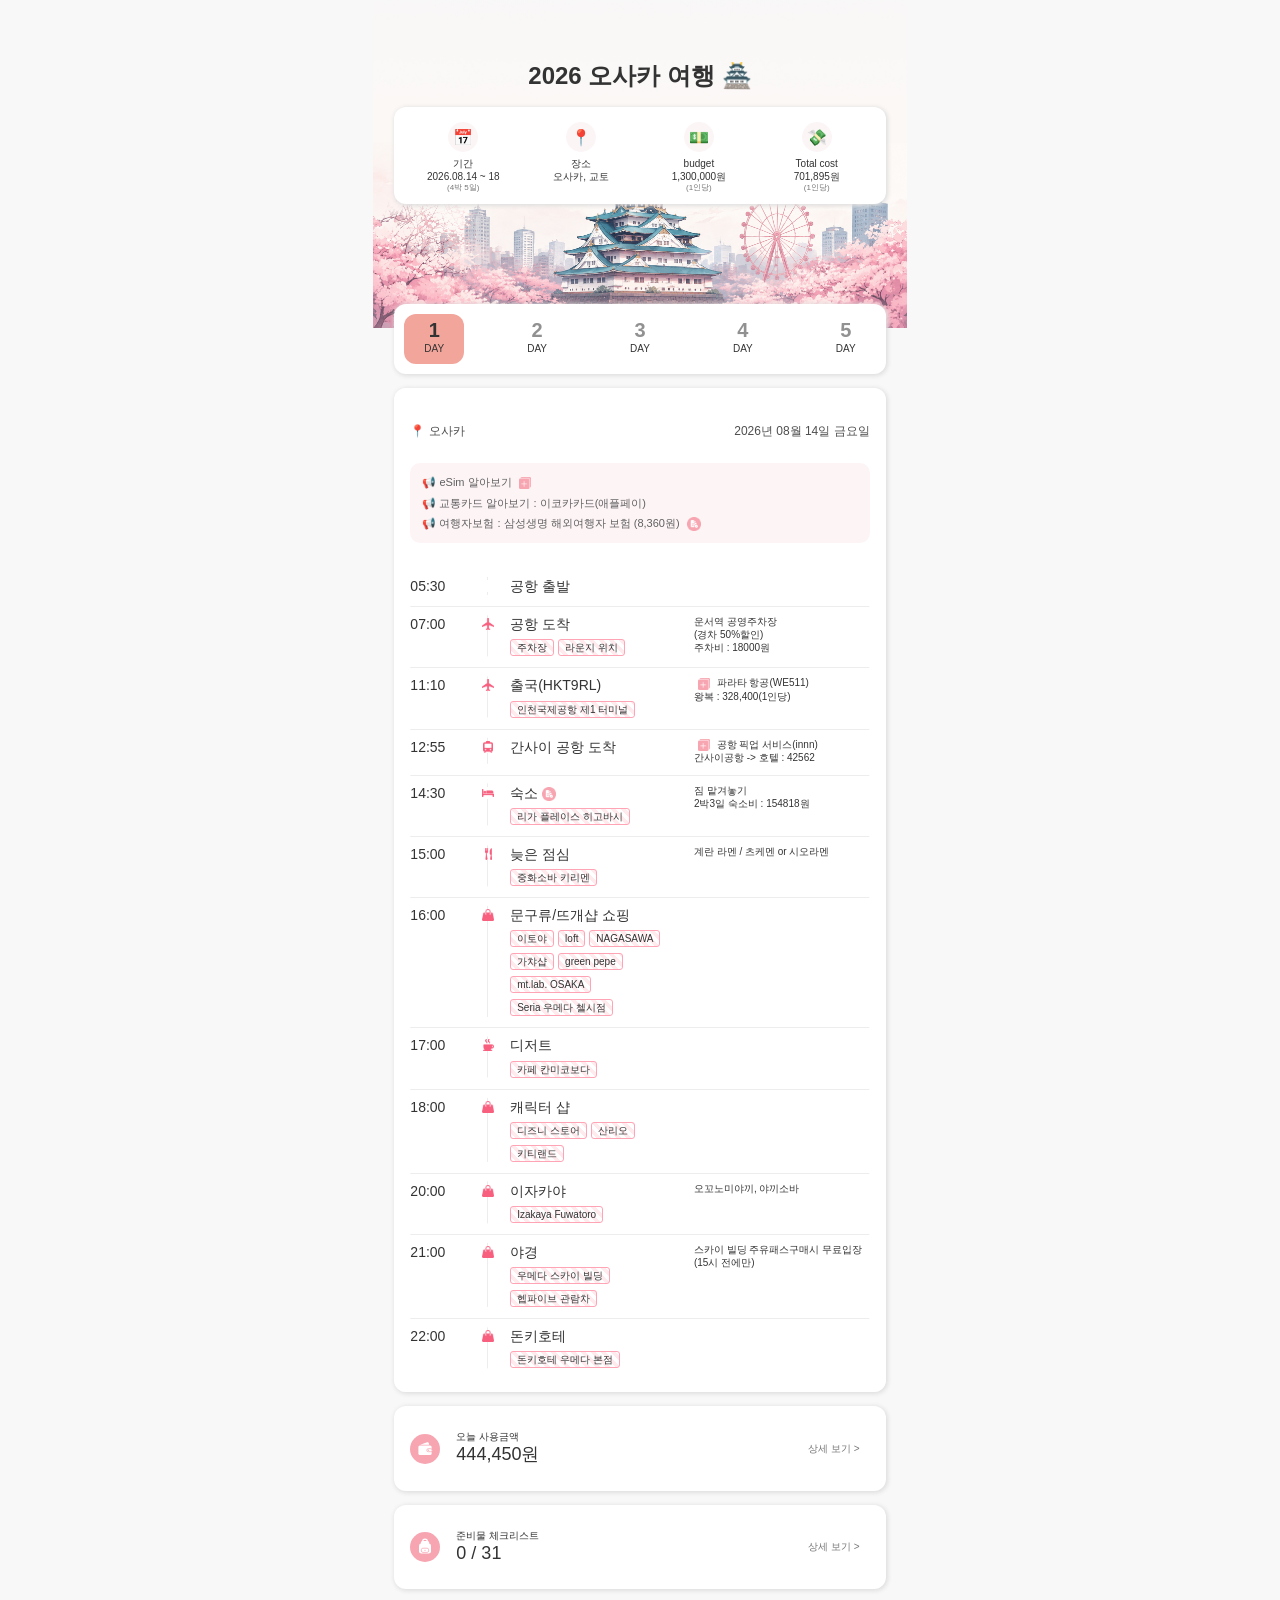
==== commit 88505456: "fix : check list추가" ====
--- a/project/2026_osaka/index.html
+++ b/project/2026_osaka/index.html
@@ -114,6 +114,86 @@
 				</div>
 			</div>
 		</section>
+		
+		<section class="packing">
+			<button type="button" class="packing-button" aria-expanded="false" aria-controls="packingBody">
+				<span class="packing-icon" aria-hidden="true"></span>
+				<div class="packing-text">
+					<span>준비물 체크리스트</span>
+					<span class="packing-progress" aria-live="polite"></span>
+				</div>
+				<div class="packing-text-2">상세 보기 ></div>
+			</button>
+			<div class="packing-body" id="packingBody">
+				<div class="packing-body__inner">
+					<div class="packing-group">
+						<h3 class="packing-group__title">[필수] 출국 전 반드시 챙겨야 할 것들</h3>
+						<ul role="list" class="packing-list">
+							<li class="packing-item"><label><input type="checkbox" class="packing-checkbox" data-packing-id="0"><span>여권: 만료일 6개월 이상(권장) / 일본은 체류기간 보다 여권 만료일이 더 뒤에 있으면 법적으로는 문제없음.</span></label></li>
+							<li class="packing-item"><label><input type="checkbox" class="packing-checkbox" data-packing-id="1"><span>항공권 : 모바일 또는 출력. (24시전 출국심사 대부분 가능)</span></label></li>
+							<li class="packing-item"><label><input type="checkbox" class="packing-checkbox" data-packing-id="2"><span>신분증 : 혹시 모를 일을 대비해서.</span></label></li>
+							<li class="packing-item"><label><input type="checkbox" class="packing-checkbox" data-packing-id="3"><span>비짓재팬웹(VJW) QR: 입국 심사 광속 통과를 위해 미리 캡처.</span></label></li>
+							<li class="packing-item"><label><input type="checkbox" class="packing-checkbox" data-packing-id="4"><span>트래블 카드: 현지 ATM 인출 및 결제용 (트래블로그, 월렛 등)</span></label></li>
+							<li class="packing-item"><label><input type="checkbox" class="packing-checkbox" data-packing-id="5"><span>여분의 카드 : 트래블 카드 오류시 사용할 카드.</span></label></li>
+							<li class="packing-item"><label><input type="checkbox" class="packing-checkbox" data-packing-id="6"><span><strong>엔화 현금:</strong> 가챠(뽑기)나 로컬 맛집 대비용 소액 환전.</span></label></li>
+							<li class="packing-item"><label><input type="checkbox" class="packing-checkbox" data-packing-id="7"><span><strong>동전 지갑:</strong> 짤랑이 지옥에서 탈출시켜 줄 구원자.</span></label></li>
+						</ul>
+					</div>
+					<div class="packing-group">
+						<h3 class="packing-group__title">[전자기기] 여행의 질을 높이는 아이템</h3>
+						<ul role="list" class="packing-list">
+							<li class="packing-item"><label><input type="checkbox" class="packing-checkbox" data-packing-id="8"><span><strong>10V 돼지코 & 멀티탭:</strong> 일본 호텔 콘센트 부족 해결사!</span></label></li>
+							<li class="packing-item"><label><input type="checkbox" class="packing-checkbox" data-packing-id="9"><span><strong>보조배터리:</strong> 구글 맵 무한 가동을 위한 필수템.</span></label></li>
+							<li class="packing-item"><label><input type="checkbox" class="packing-checkbox" data-packing-id="10"><span><strong>eSIM 또는 유심 또는 포켓와이파이 :</strong> 현지 데이터 등록 방법 미리 숙지하기.</span></label></li>
+							<li class="packing-item"><label><input type="checkbox" class="packing-checkbox" data-packing-id="10"><span><strong>드라이기 및 고데기 :</strong> 다이슨 챙기기.</span></label></li>
+						</ul>
+					</div>
+					<div class="packing-group">
+						<h3 class="packing-group__title">[세면/위생] 호텔 어메니티 믿지 말고 챙기기!</h3>
+						<ul role="list" class="packing-list">
+							<li class="packing-item"><label><input type="checkbox" class="packing-checkbox" data-packing-id="11"><span>치약 & 칫솔 : 일본 호텔 칫솔은 모가 뻣뻣할 수 있음.</span></label></li>
+							<li class="packing-item"><label><input type="checkbox" class="packing-checkbox" data-packing-id="12"><span>클렌징오일 or 폼 : 미니 용기 또는 샘플로 준비.</span></label></li>
+							<li class="packing-item"><label><input type="checkbox" class="packing-checkbox" data-packing-id="13"><span>토너 & 에센스 & 크림 : 미니용기 또는 샘플로 준비.</span></label></li>
+							<li class="packing-item"><label><input type="checkbox" class="packing-checkbox" data-packing-id="14"><span>선크림 : 일본 햇빛 은근히 강함.</span></label></li>
+							<li class="packing-item"><label><input type="checkbox" class="packing-checkbox" data-packing-id="15"><span><strong>샴푸 & 린스 & 바디워시:</strong> 여행용 소분 키트 또는 소분 (호텔 제품이 몸에 안 맞을 때 대비)</span></label></li>
+							<li class="packing-item"><label><input type="checkbox" class="packing-checkbox" data-packing-id="16"><span>작은 거울 : 숙소에 거울이 거의 없어서 화장할 때 필수템.</span></label></li>
+							<!-- <li class="packing-item"><label><input type="checkbox" class="packing-checkbox" data-packing-id="17"><span>렌즈 or 렌즈액 : 필요시</span></label></li> -->
+						</ul>
+					</div>
+					<div class="packing-group">
+						<h3 class="packing-group__title">[의류/코디] 인생샷과 생존 사이, 완벽한 밸런스!</h3>
+						<ul role="list" class="packing-list">
+							<li class="packing-item"><label><input type="checkbox" class="packing-checkbox" data-packing-id="18"><span><strong>가벼운 아우터:</strong> 가디건, 바람막이, 청자켓 (낮엔 덥고 밤엔 쌀쌀함, 여름빼고 챙기면 좋음)</span></label></li>
+							<!-- <li class="packing-item"><label><input type="checkbox" class="packing-checkbox" data-packing-id="19"><span><strong>경량 패딩/경량 조끼:</strong> 부피 작게 접히는 걸로 챙기면 밤바람 불 때 구세주! (여름빼고 챙기면 좋음)</span></label></li> -->
+							<li class="packing-item"><label><input type="checkbox" class="packing-checkbox" data-packing-id="20"><span><strong>상의:</strong> 반팔과 얇은 긴팔을 섞어서 레이어드하기 좋게 준비.</span></label></li>
+							<li class="packing-item"><label><input type="checkbox" class="packing-checkbox" data-packing-id="21"><span><strong>하의:</strong> 활동하기 편한 슬랙스나 청바지 (치마 입을 땐 바람 주의!)</span></label></li>
+							<li class="packing-item"><label><input type="checkbox" class="packing-checkbox" data-packing-id="22"><span><strong>잠옷:</strong> 호텔 가운이 불편할 수 있으니 내 몸에 편한 홈웨어 한 세트.</span></label></li>
+							<li class="packing-item"><label><input type="checkbox" class="packing-checkbox" data-packing-id="23"><span><strong>속옷 & 양말:</strong> 여행 일수 +1세트 더 챙기기 (땀 흘리거나 젖을 수 있음)</span></label></li>
+						</ul>
+					</div>
+					<div class="packing-group">
+						<h3 class="packing-group__title">[신발/잡화] 하루 3만 보 버티는 발바닥 수호템!</h3>
+						<ul role="list" class="packing-list">
+							<li class="packing-item"><label><input type="checkbox" class="packing-checkbox" data-packing-id="24"><span><strong>가장 편한 운동화:</strong> 일본 여행의 생명줄! 새 신발보다는 길들여진 신발 추천.</span></label></li>
+							<li class="packing-item"><label><input type="checkbox" class="packing-checkbox" data-packing-id="25"><span><strong>접이식 우산/양산:</strong> 변덕스러운 봄비와 강한 햇빛 둘 다 대비하기 (안챙길 시, 호텔렌탈 or 현지구매)</span></label></li>
+							<li class="packing-item"><label><input type="checkbox" class="packing-checkbox" data-packing-id="26"><span><strong>선글라스:</strong> 인생샷 소품 겸 눈 보호용.</span></label></li>
+							<li class="packing-item"><label><input type="checkbox" class="packing-checkbox" data-packing-id="29"><span>여벌 지퍼백/빨래망 : 땀 많이 나는 계절이라 세탁물 분리용</span></label></li>
+							<li class="packing-item"><label><input type="checkbox" class="packing-checkbox" data-packing-id="29"><span>쿨패치 / 샤워물티슈 : 더위 해소용 (선택사항)</span></label></li>
+							<!-- <li class="packing-item"><label><input type="checkbox" class="packing-checkbox" data-packing-id="27"><span><strong>모자:</strong> 머리 손질하기 귀찮은 아침이나 햇빛 가리기용 (캡모자, 버킷햇 등)</span></label></li> -->
+							<!-- <li class="packing-item"><label><input type="checkbox" class="packing-checkbox" data-packing-id="29"><span>핫팩 : 여름빼고 아침저녁으로 춥고 숙소가 추울 수 있음. 잘 때 이불 속에 넣고 자면 따듯하게 잘 수 있음. (선택사항)</span></label></li> -->
+						</ul>
+					</div>
+					<div class="packing-group">
+						<h3 class="packing-group__title">[기타 서류] 폰 방전에 대비한 '아날로그' 한 장</h3>
+						<ul role="list" class="packing-list">
+							<li class="packing-item"><label><input type="checkbox" class="packing-checkbox" data-packing-id="30"><span><strong>여권 복사본 & 여권 사진:</strong> 혹시 모를 분실 사고에 대비해 가방 깊숙이 넣어두기.</span></label></li>
+							<li class="packing-item"><label><input type="checkbox" class="packing-checkbox" data-packing-id="31"><span><strong>숙소 예약 바우처:</strong> 폰 배터리가 없거나 인터넷이 안 터질 때 보여주기용 캡처/출력물.</span></label></li>
+							<li class="packing-item"><label><input type="checkbox" class="packing-checkbox" data-packing-id="32"><span><strong>여행자 보험 가입 증명서:</strong> 아프거나 다쳤을 때 보상받으려면 증명서가 필요함. (선택사항)</span></label></li>
+						</ul>
+					</div>
+				</div>
+			</div>
+		</section>
 	</main>
 	<script src="../../common/include.js"></script>
 	<script src="../2026_osaka/js/sheets-config.js"></script>
--- a/common/common.css
+++ b/common/common.css
@@ -1,5 +1,5 @@
 *, *::before, *::after {box-sizing: border-box;}
-html, body {overflow-x: hidden;}
+html {overflow-x: hidden;}
 :root {
 	--shadow: 1px 1px 4px 1px #dfdfdf;
 	--radius: 12px;
@@ -9,6 +9,8 @@
 ul, ol, li {list-style: none;padding: 0;margin: 0;}
 dl, dt, dd {margin: 0;}
 button, a {all: unset}
+button, a[href] {cursor: pointer;}
+button:focus-visible, a[href]:focus-visible {outline: 2px solid #f2a59b; outline-offset: 2px;}
 img {width: 100%;}
 .common-inner {
 	width: 92%;
--- a/project/2026_osaka/css/style.css
+++ b/project/2026_osaka/css/style.css
@@ -2,6 +2,27 @@
 .headline {
 	font-size: 24px;
 	text-align: center;
+}
+
+/* button */
+.file-button,
+.window-button {
+	display: inline-block;
+	margin: 0 4px;
+	background-size: cover;
+	background-repeat: no-repeat;
+	background-position: center;
+	vertical-align: middle;
+}
+.file-button {
+	width: 14px;
+	height: 14px;
+	background-image: url(../images/project-2026-osaka-file.png);
+}
+.window-button {
+	width: 12px;
+	height: 12px;
+	background-image: url(../images/project-2026-osaka-new-window.png);
 }
 
 /* info */
@@ -34,7 +55,7 @@
 }
 .info-desc {
 	font-size: 8px;
-	color: #8d8d8d;
+	color: #767676;
 }
 
 /* bg */
@@ -93,10 +114,10 @@
 .is-active.tab-list {
 	border-radius: var(--radius);
 	background-color: #f2a59b;
-	color: #fff;
+	color: #333;
 }
 .is-active .tab-icon {
-	color: #fff;
+	color: #333;
 }
 
 /* 탭판낼 */
@@ -191,31 +212,31 @@
 	background-repeat: no-repeat;
 }
 .car .table-time::before {
-    background-image: url(../images/project-2026-osaka-car.svg);
+    background-image: url(../images/project-2026-osaka-car.png);
 }
 .air-plane .table-time::before {
-    background-image: url(../images/project-2026-osaka-air-plane.svg);
+    background-image: url(../images/project-2026-osaka-air-plane.png);
 }
 .restaurant .table-time::before {
-    background-image: url(../images/project-2026-osaka-restaurant.svg);
+    background-image: url(../images/project-2026-osaka-restaurant.png);
 }
 .home .table-time::before {
-    background-image: url(../images/project-2026-osaka-home.svg);
+    background-image: url(../images/project-2026-osaka-home.png);
 }
 .train .table-time::before {
-    background-image: url(../images/project-2026-osaka-train.svg);
+    background-image: url(../images/project-2026-osaka-train.png);
 }
 .shop .table-time::before {
-    background-image: url(../images/project-2026-osaka-shop.svg);
+    background-image: url(../images/project-2026-osaka-shop.png);
 }
 .market .table-time::before {
-    background-image: url(../images/project-2026-osaka-market.svg);
+    background-image: url(../images/project-2026-osaka-market.png);
 }
 .tour .table-time::before {
-    background-image: url(../images/project-2026-osaka-tour.svg);
+    background-image: url(../images/project-2026-osaka-tour.png);
 }
 .coffee .table-time::before {
-    background-image: url(../images/project-2026-osaka-coffee.svg);
+    background-image: url(../images/project-2026-osaka-coffee.png);
 }
 
 .table-link {
@@ -242,7 +263,7 @@
 	background-color: #fff;
 }
 .today-cost-arrow {
-	display: inline-block;
+	display: block;
 	width: 30px;
 	height: 30px;
 	margin-right: 16px;
@@ -255,7 +276,6 @@
 	display: grid;
 	grid-template-rows: 0fr;
 	transition: grid-template-rows .3s ease;
-	/* padding-top: 20px; */
 }
 .today-cost-button {
 	display: flex;
@@ -277,7 +297,7 @@
 	margin-left: auto;
 	margin-right: 10px;
 	font-size: 10px;
-	color: #8d8d8d;
+	color: #767676;
 }
 .today-total-cost::after {
 	content: '원';
@@ -316,7 +336,7 @@
 	padding: 6px 12px;
 	border-radius: 6px;
 	background-color: #f2a59b;
-	color: #fff;
+	color: #333;
 	font-size: 12px;
 	white-space: nowrap;
 }
@@ -329,8 +349,103 @@
 }
 .today-cost-list-item__remove {
 	padding: 2px 8px;
-	color: #8d8d8d;
+	color: #767676;
 	font-size: 10px;
 	white-space: nowrap;
 }
-@media screen and (min-width: 1024px) {}+
+/* 준비물 체크리스트 */
+.packing {
+	padding: 0 16px;
+	margin-top: 14px;
+	border-radius: var(--radius);
+	box-shadow: var(--shadow);
+	background-color: #fff;
+}
+.packing-button {
+	display: flex;
+	align-items: center;
+	width: 100%;
+	padding: 24px 0;
+}
+.packing-icon {
+	display: block;
+	width: 30px;
+	height: 30px;
+	margin-right: 16px;
+	background-size: cover;
+	background-repeat: no-repeat;
+	background-position: center;
+	background-image: url(../images/project-2026-osaka-packing.svg);
+}
+.packing-text {
+	display: flex;
+	flex-direction: column;
+	:first-child {
+		font-size: 10px;
+	}
+	:nth-child(2) {
+		font-size: 18px;
+	}
+}
+.packing-text-2 {
+	margin-left: auto;
+	margin-right: 10px;
+	font-size: 10px;
+	color: #767676;
+}
+.packing-body {
+	display: grid;
+	grid-template-rows: 0fr;
+	transition: grid-template-rows .3s ease;
+}
+.packing.is-active .packing-body {
+	grid-template-rows: 1fr;
+}
+.packing-body__inner {
+	min-height: 0;
+	overflow: hidden;
+}
+.packing-group {
+	margin-bottom: 20px;
+}
+.packing-group:first-child {
+	margin-top: 4px;
+}
+.packing-group:last-child {
+	margin-bottom: 24px;
+}
+.packing-group__title {
+	margin-bottom: 4px;
+	font-size: 12px;
+	color: #333;
+}
+.packing-item {
+	padding: 8px 0;
+	border-bottom: 1px solid #ededed;
+}
+.packing-item:last-child {
+	border-bottom: 0;
+}
+.packing-item label {
+	display: flex;
+	align-items: flex-start;
+	gap: 8px;
+	cursor: pointer;
+}
+.packing-checkbox {
+	flex-shrink: 0;
+	margin-top: 3px;
+}
+.packing-item span {
+	font-size: 11px;
+	color: #4e4e4e;
+	line-height: 1.5;
+}
+.packing-item strong {
+	color: #333;
+}
+.packing-item:has(.packing-checkbox:checked) span {
+	color: #b0b0b0;
+	text-decoration: line-through;
+}
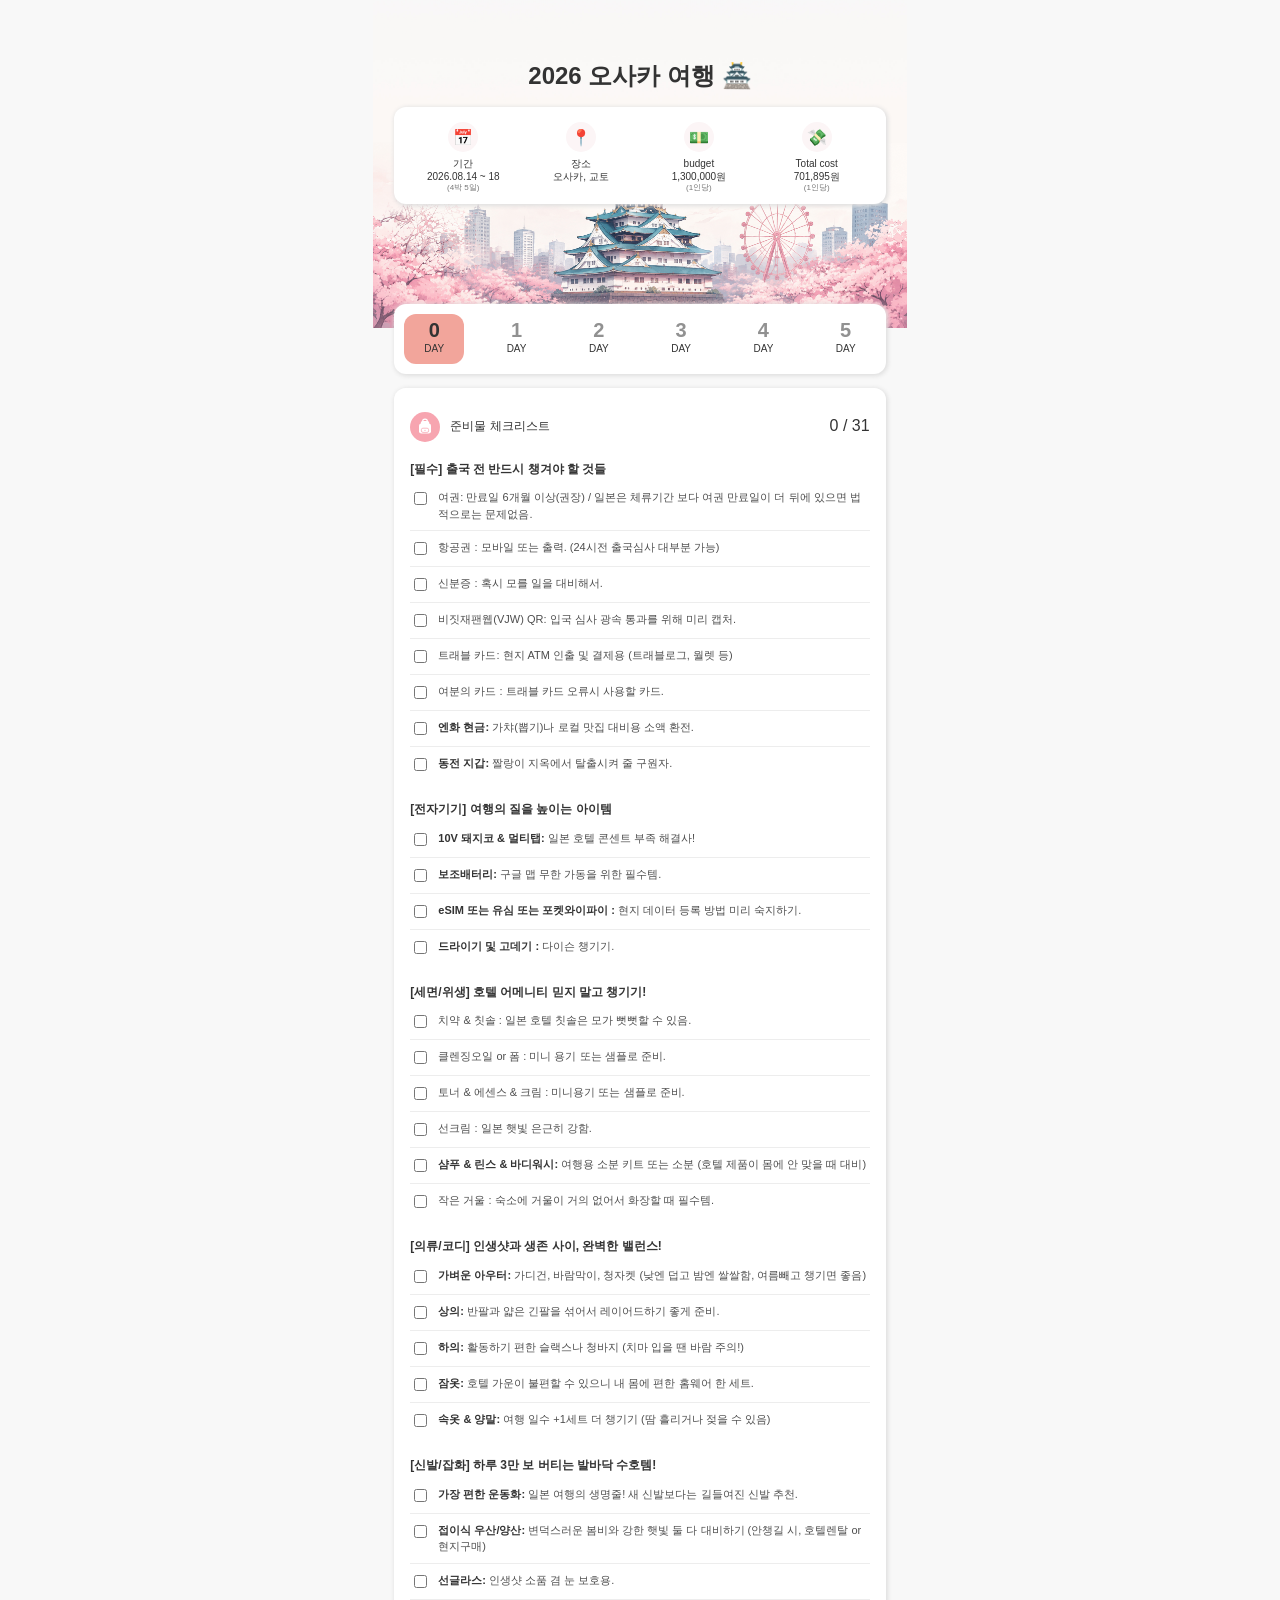
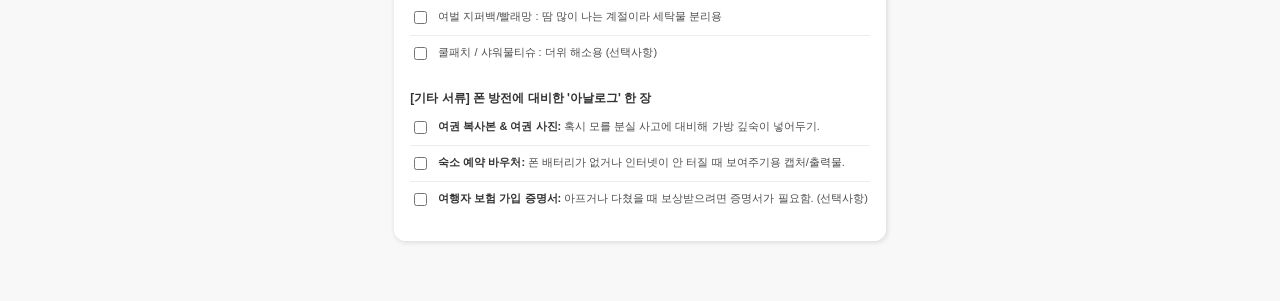
==== commit a28fd983: "fix: 0일추가" ====
--- a/project/2026_osaka/index.html
+++ b/project/2026_osaka/index.html
@@ -7,6 +7,10 @@
 	<title>2026 오사카 여행</title>
 	<link rel="stylesheet" href="../../common/common.css">
 	<link rel="stylesheet" href="../2026_osaka/css/style.css">
+	<link rel="shortcut icon" href="../2026_osaka/images/favicon.ico">
+	<link rel="icon" href="../2026_osaka/images/favicon.ico">
+	<link rel="icon" type="image/png" sizes="192x192" href="../2026_osaka/images/android-icon-192x192.png">
+	<link rel="apple-touch-icon" sizes="180x180" href="../2026_osaka/images/apple-icon-180x180.png">
 </head>
 
 <body>
@@ -43,8 +47,15 @@
 		<section class="schedule" aria-label="일자별 여행 일정">
 			<ul role="tablist" class="tab tab-bg" aria-label="일자별 탭">
 				<li role="presentation" class="tab-list is-active">
-					<button type="button" id="tabButton1" role="tab" class="tab-button" aria-selected="true"
-						aria-controls="tabpanel1" tabindex="0">
+					<button type="button" id="tabButton0" role="tab" class="tab-button" aria-selected="true"
+						aria-controls="tabpanel0" tabindex="0">
+						<span class="tab-icon" aria-hidden="true">0</span>
+						<span class="tab-text">DAY</span>
+					</button>
+				</li>
+				<li role="presentation" class="tab-list">
+					<button type="button" id="tabButton1" role="tab" class="tab-button" aria-selected="false"
+						aria-controls="tabpanel1" tabindex="-1">
 						<span class="tab-icon" aria-hidden="true">1</span>
 						<span class="tab-text">DAY</span>
 					</button>
@@ -79,16 +90,18 @@
 				</li>
 			</ul>
 			<div class="tabpanel-wrap">
+				<div id="tabpanel0" role="tabpanel" aria-labelledby="tabButton0" tabindex="0" class="tabpanel"
+					data-include="partials/day0.html"></div>
 				<div id="tabpanel1" role="tabpanel" aria-labelledby="tabButton1" tabindex="0" class="tabpanel"
-					data-include="partials/day1.html"></div>
+					data-include="partials/day1.html" data-day="0"></div>
 				<div id="tabpanel2" role="tabpanel" aria-labelledby="tabButton2" tabindex="0" class="tabpanel"
-					data-include="partials/day2.html"></div>
+					data-include="partials/day2.html" data-day="1"></div>
 				<div id="tabpanel3" role="tabpanel" aria-labelledby="tabButton3" tabindex="0" class="tabpanel"
-					data-include="partials/day3.html"></div>
+					data-include="partials/day3.html" data-day="2"></div>
 				<div id="tabpanel4" role="tabpanel" aria-labelledby="tabButton4" tabindex="0" class="tabpanel"
-					data-include="partials/day4.html"></div>
+					data-include="partials/day4.html" data-day="3"></div>
 				<div id="tabpanel5" role="tabpanel" aria-labelledby="tabButton5" tabindex="0" class="tabpanel"
-					data-include="partials/day5.html"></div>
+					data-include="partials/day5.html" data-day="4"></div>
 			</div>
 			<div class="today-cost">
 				<button type="button" class="today-cost-button" aria-expanded="false" aria-controls="todayCostBody">
@@ -114,86 +127,6 @@
 				</div>
 			</div>
 		</section>
-		
-		<section class="packing">
-			<button type="button" class="packing-button" aria-expanded="false" aria-controls="packingBody">
-				<span class="packing-icon" aria-hidden="true"></span>
-				<div class="packing-text">
-					<span>준비물 체크리스트</span>
-					<span class="packing-progress" aria-live="polite"></span>
-				</div>
-				<div class="packing-text-2">상세 보기 ></div>
-			</button>
-			<div class="packing-body" id="packingBody">
-				<div class="packing-body__inner">
-					<div class="packing-group">
-						<h3 class="packing-group__title">[필수] 출국 전 반드시 챙겨야 할 것들</h3>
-						<ul role="list" class="packing-list">
-							<li class="packing-item"><label><input type="checkbox" class="packing-checkbox" data-packing-id="0"><span>여권: 만료일 6개월 이상(권장) / 일본은 체류기간 보다 여권 만료일이 더 뒤에 있으면 법적으로는 문제없음.</span></label></li>
-							<li class="packing-item"><label><input type="checkbox" class="packing-checkbox" data-packing-id="1"><span>항공권 : 모바일 또는 출력. (24시전 출국심사 대부분 가능)</span></label></li>
-							<li class="packing-item"><label><input type="checkbox" class="packing-checkbox" data-packing-id="2"><span>신분증 : 혹시 모를 일을 대비해서.</span></label></li>
-							<li class="packing-item"><label><input type="checkbox" class="packing-checkbox" data-packing-id="3"><span>비짓재팬웹(VJW) QR: 입국 심사 광속 통과를 위해 미리 캡처.</span></label></li>
-							<li class="packing-item"><label><input type="checkbox" class="packing-checkbox" data-packing-id="4"><span>트래블 카드: 현지 ATM 인출 및 결제용 (트래블로그, 월렛 등)</span></label></li>
-							<li class="packing-item"><label><input type="checkbox" class="packing-checkbox" data-packing-id="5"><span>여분의 카드 : 트래블 카드 오류시 사용할 카드.</span></label></li>
-							<li class="packing-item"><label><input type="checkbox" class="packing-checkbox" data-packing-id="6"><span><strong>엔화 현금:</strong> 가챠(뽑기)나 로컬 맛집 대비용 소액 환전.</span></label></li>
-							<li class="packing-item"><label><input type="checkbox" class="packing-checkbox" data-packing-id="7"><span><strong>동전 지갑:</strong> 짤랑이 지옥에서 탈출시켜 줄 구원자.</span></label></li>
-						</ul>
-					</div>
-					<div class="packing-group">
-						<h3 class="packing-group__title">[전자기기] 여행의 질을 높이는 아이템</h3>
-						<ul role="list" class="packing-list">
-							<li class="packing-item"><label><input type="checkbox" class="packing-checkbox" data-packing-id="8"><span><strong>10V 돼지코 & 멀티탭:</strong> 일본 호텔 콘센트 부족 해결사!</span></label></li>
-							<li class="packing-item"><label><input type="checkbox" class="packing-checkbox" data-packing-id="9"><span><strong>보조배터리:</strong> 구글 맵 무한 가동을 위한 필수템.</span></label></li>
-							<li class="packing-item"><label><input type="checkbox" class="packing-checkbox" data-packing-id="10"><span><strong>eSIM 또는 유심 또는 포켓와이파이 :</strong> 현지 데이터 등록 방법 미리 숙지하기.</span></label></li>
-							<li class="packing-item"><label><input type="checkbox" class="packing-checkbox" data-packing-id="10"><span><strong>드라이기 및 고데기 :</strong> 다이슨 챙기기.</span></label></li>
-						</ul>
-					</div>
-					<div class="packing-group">
-						<h3 class="packing-group__title">[세면/위생] 호텔 어메니티 믿지 말고 챙기기!</h3>
-						<ul role="list" class="packing-list">
-							<li class="packing-item"><label><input type="checkbox" class="packing-checkbox" data-packing-id="11"><span>치약 & 칫솔 : 일본 호텔 칫솔은 모가 뻣뻣할 수 있음.</span></label></li>
-							<li class="packing-item"><label><input type="checkbox" class="packing-checkbox" data-packing-id="12"><span>클렌징오일 or 폼 : 미니 용기 또는 샘플로 준비.</span></label></li>
-							<li class="packing-item"><label><input type="checkbox" class="packing-checkbox" data-packing-id="13"><span>토너 & 에센스 & 크림 : 미니용기 또는 샘플로 준비.</span></label></li>
-							<li class="packing-item"><label><input type="checkbox" class="packing-checkbox" data-packing-id="14"><span>선크림 : 일본 햇빛 은근히 강함.</span></label></li>
-							<li class="packing-item"><label><input type="checkbox" class="packing-checkbox" data-packing-id="15"><span><strong>샴푸 & 린스 & 바디워시:</strong> 여행용 소분 키트 또는 소분 (호텔 제품이 몸에 안 맞을 때 대비)</span></label></li>
-							<li class="packing-item"><label><input type="checkbox" class="packing-checkbox" data-packing-id="16"><span>작은 거울 : 숙소에 거울이 거의 없어서 화장할 때 필수템.</span></label></li>
-							<!-- <li class="packing-item"><label><input type="checkbox" class="packing-checkbox" data-packing-id="17"><span>렌즈 or 렌즈액 : 필요시</span></label></li> -->
-						</ul>
-					</div>
-					<div class="packing-group">
-						<h3 class="packing-group__title">[의류/코디] 인생샷과 생존 사이, 완벽한 밸런스!</h3>
-						<ul role="list" class="packing-list">
-							<li class="packing-item"><label><input type="checkbox" class="packing-checkbox" data-packing-id="18"><span><strong>가벼운 아우터:</strong> 가디건, 바람막이, 청자켓 (낮엔 덥고 밤엔 쌀쌀함, 여름빼고 챙기면 좋음)</span></label></li>
-							<!-- <li class="packing-item"><label><input type="checkbox" class="packing-checkbox" data-packing-id="19"><span><strong>경량 패딩/경량 조끼:</strong> 부피 작게 접히는 걸로 챙기면 밤바람 불 때 구세주! (여름빼고 챙기면 좋음)</span></label></li> -->
-							<li class="packing-item"><label><input type="checkbox" class="packing-checkbox" data-packing-id="20"><span><strong>상의:</strong> 반팔과 얇은 긴팔을 섞어서 레이어드하기 좋게 준비.</span></label></li>
-							<li class="packing-item"><label><input type="checkbox" class="packing-checkbox" data-packing-id="21"><span><strong>하의:</strong> 활동하기 편한 슬랙스나 청바지 (치마 입을 땐 바람 주의!)</span></label></li>
-							<li class="packing-item"><label><input type="checkbox" class="packing-checkbox" data-packing-id="22"><span><strong>잠옷:</strong> 호텔 가운이 불편할 수 있으니 내 몸에 편한 홈웨어 한 세트.</span></label></li>
-							<li class="packing-item"><label><input type="checkbox" class="packing-checkbox" data-packing-id="23"><span><strong>속옷 & 양말:</strong> 여행 일수 +1세트 더 챙기기 (땀 흘리거나 젖을 수 있음)</span></label></li>
-						</ul>
-					</div>
-					<div class="packing-group">
-						<h3 class="packing-group__title">[신발/잡화] 하루 3만 보 버티는 발바닥 수호템!</h3>
-						<ul role="list" class="packing-list">
-							<li class="packing-item"><label><input type="checkbox" class="packing-checkbox" data-packing-id="24"><span><strong>가장 편한 운동화:</strong> 일본 여행의 생명줄! 새 신발보다는 길들여진 신발 추천.</span></label></li>
-							<li class="packing-item"><label><input type="checkbox" class="packing-checkbox" data-packing-id="25"><span><strong>접이식 우산/양산:</strong> 변덕스러운 봄비와 강한 햇빛 둘 다 대비하기 (안챙길 시, 호텔렌탈 or 현지구매)</span></label></li>
-							<li class="packing-item"><label><input type="checkbox" class="packing-checkbox" data-packing-id="26"><span><strong>선글라스:</strong> 인생샷 소품 겸 눈 보호용.</span></label></li>
-							<li class="packing-item"><label><input type="checkbox" class="packing-checkbox" data-packing-id="29"><span>여벌 지퍼백/빨래망 : 땀 많이 나는 계절이라 세탁물 분리용</span></label></li>
-							<li class="packing-item"><label><input type="checkbox" class="packing-checkbox" data-packing-id="29"><span>쿨패치 / 샤워물티슈 : 더위 해소용 (선택사항)</span></label></li>
-							<!-- <li class="packing-item"><label><input type="checkbox" class="packing-checkbox" data-packing-id="27"><span><strong>모자:</strong> 머리 손질하기 귀찮은 아침이나 햇빛 가리기용 (캡모자, 버킷햇 등)</span></label></li> -->
-							<!-- <li class="packing-item"><label><input type="checkbox" class="packing-checkbox" data-packing-id="29"><span>핫팩 : 여름빼고 아침저녁으로 춥고 숙소가 추울 수 있음. 잘 때 이불 속에 넣고 자면 따듯하게 잘 수 있음. (선택사항)</span></label></li> -->
-						</ul>
-					</div>
-					<div class="packing-group">
-						<h3 class="packing-group__title">[기타 서류] 폰 방전에 대비한 '아날로그' 한 장</h3>
-						<ul role="list" class="packing-list">
-							<li class="packing-item"><label><input type="checkbox" class="packing-checkbox" data-packing-id="30"><span><strong>여권 복사본 & 여권 사진:</strong> 혹시 모를 분실 사고에 대비해 가방 깊숙이 넣어두기.</span></label></li>
-							<li class="packing-item"><label><input type="checkbox" class="packing-checkbox" data-packing-id="31"><span><strong>숙소 예약 바우처:</strong> 폰 배터리가 없거나 인터넷이 안 터질 때 보여주기용 캡처/출력물.</span></label></li>
-							<li class="packing-item"><label><input type="checkbox" class="packing-checkbox" data-packing-id="32"><span><strong>여행자 보험 가입 증명서:</strong> 아프거나 다쳤을 때 보상받으려면 증명서가 필요함. (선택사항)</span></label></li>
-						</ul>
-					</div>
-				</div>
-			</div>
-		</section>
 	</main>
 	<script src="../../common/include.js"></script>
 	<script src="../2026_osaka/js/sheets-config.js"></script>
--- a/project/2026_osaka/css/style.css
+++ b/project/2026_osaka/css/style.css
@@ -262,6 +262,9 @@
 	box-shadow: var(--shadow);
 	background-color: #fff;
 }
+.today-cost.is-hidden {
+	display: none;
+}
 .today-cost-arrow {
 	display: block;
 	width: 30px;
@@ -354,66 +357,36 @@
 	white-space: nowrap;
 }
 
-/* 준비물 체크리스트 */
-.packing {
-	padding: 0 16px;
-	margin-top: 14px;
-	border-radius: var(--radius);
-	box-shadow: var(--shadow);
-	background-color: #fff;
-}
-.packing-button {
+/* 준비물 체크리스트 (DAY 0) */
+.packing-progress-bar {
 	display: flex;
 	align-items: center;
-	width: 100%;
-	padding: 24px 0;
+	gap: 10px;
+	margin-bottom: 20px;
+	font-size: 12px;
+	color: #333;
 }
 .packing-icon {
 	display: block;
 	width: 30px;
 	height: 30px;
-	margin-right: 16px;
 	background-size: cover;
 	background-repeat: no-repeat;
 	background-position: center;
 	background-image: url(../images/project-2026-osaka-packing.svg);
 }
-.packing-text {
-	display: flex;
-	flex-direction: column;
-	:first-child {
-		font-size: 10px;
-	}
-	:nth-child(2) {
-		font-size: 18px;
-	}
-}
-.packing-text-2 {
+.packing-progress {
 	margin-left: auto;
-	margin-right: 10px;
-	font-size: 10px;
-	color: #767676;
-}
-.packing-body {
-	display: grid;
-	grid-template-rows: 0fr;
-	transition: grid-template-rows .3s ease;
-}
-.packing.is-active .packing-body {
-	grid-template-rows: 1fr;
-}
-.packing-body__inner {
-	min-height: 0;
-	overflow: hidden;
+	font-size: 16px;
 }
 .packing-group {
 	margin-bottom: 20px;
 }
-.packing-group:first-child {
+.packing-group:first-of-type {
 	margin-top: 4px;
 }
 .packing-group:last-child {
-	margin-bottom: 24px;
+	margin-bottom: 0;
 }
 .packing-group__title {
 	margin-bottom: 4px;
